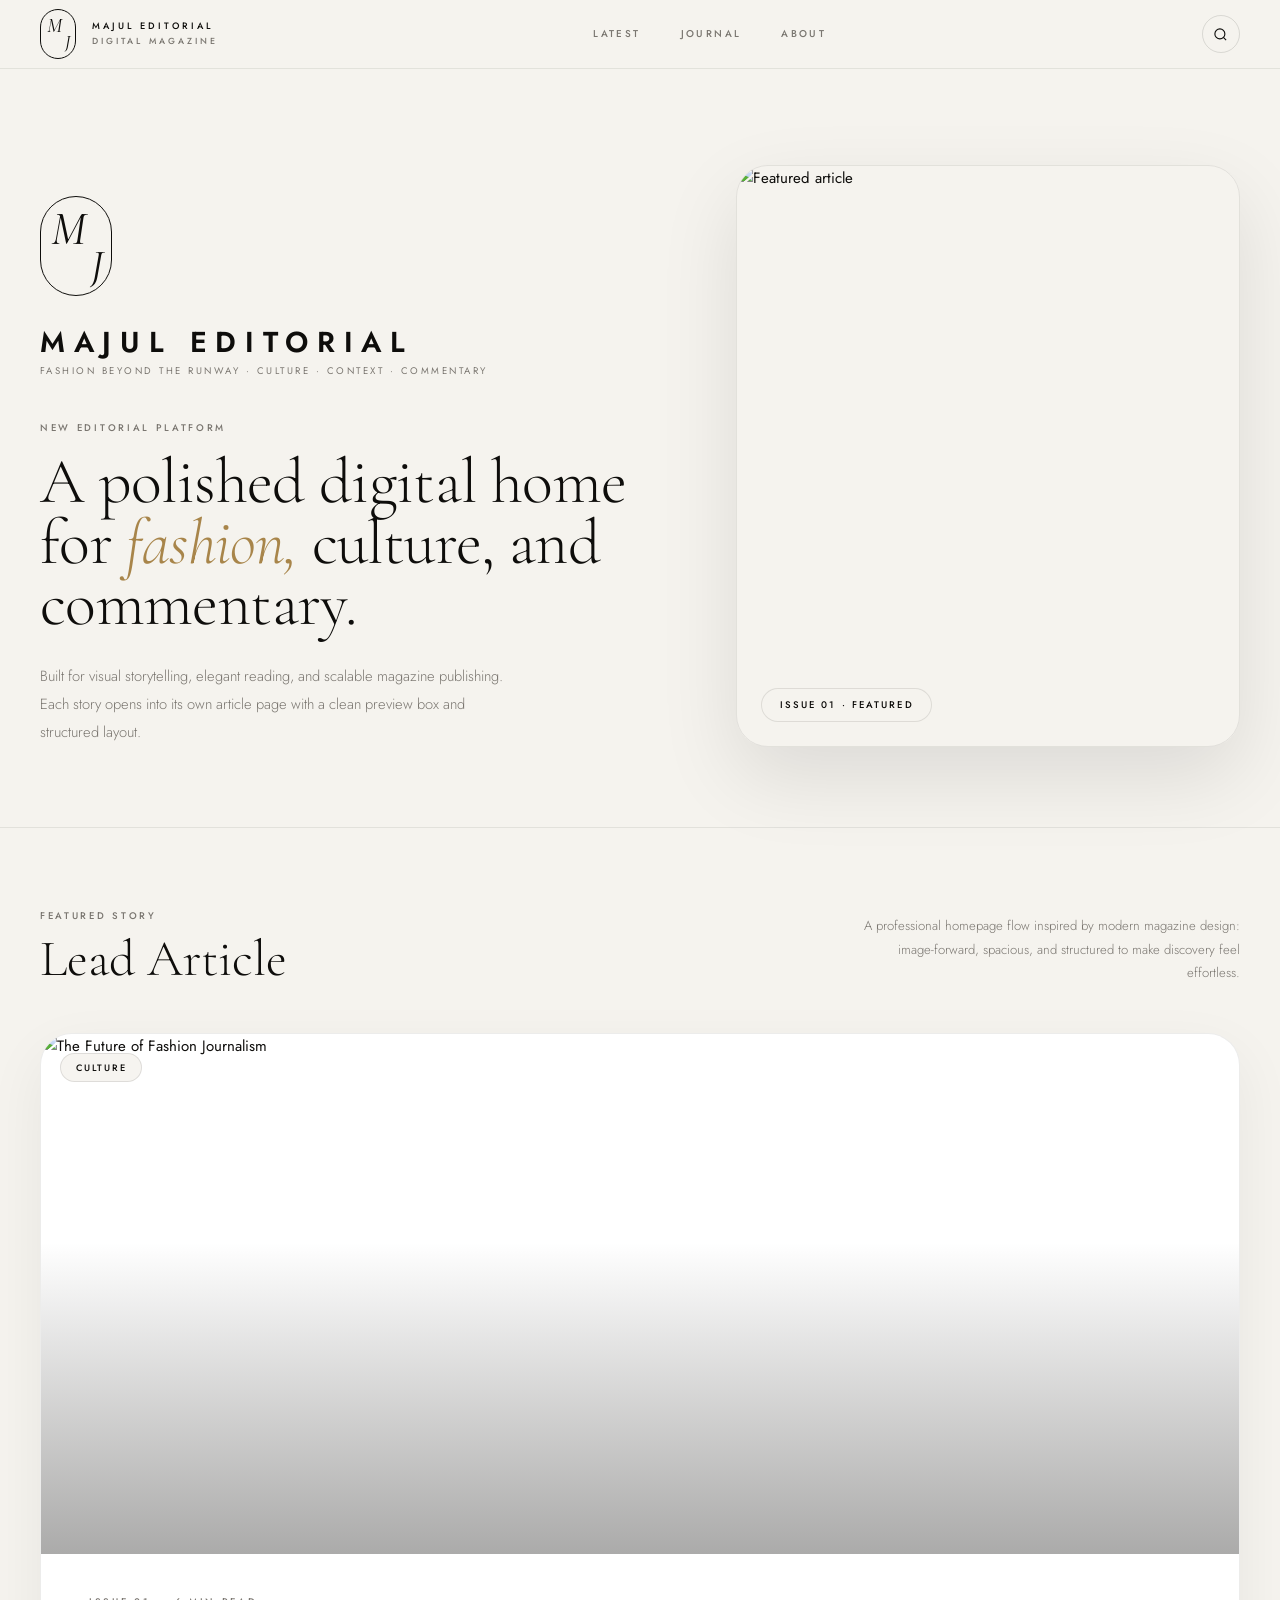
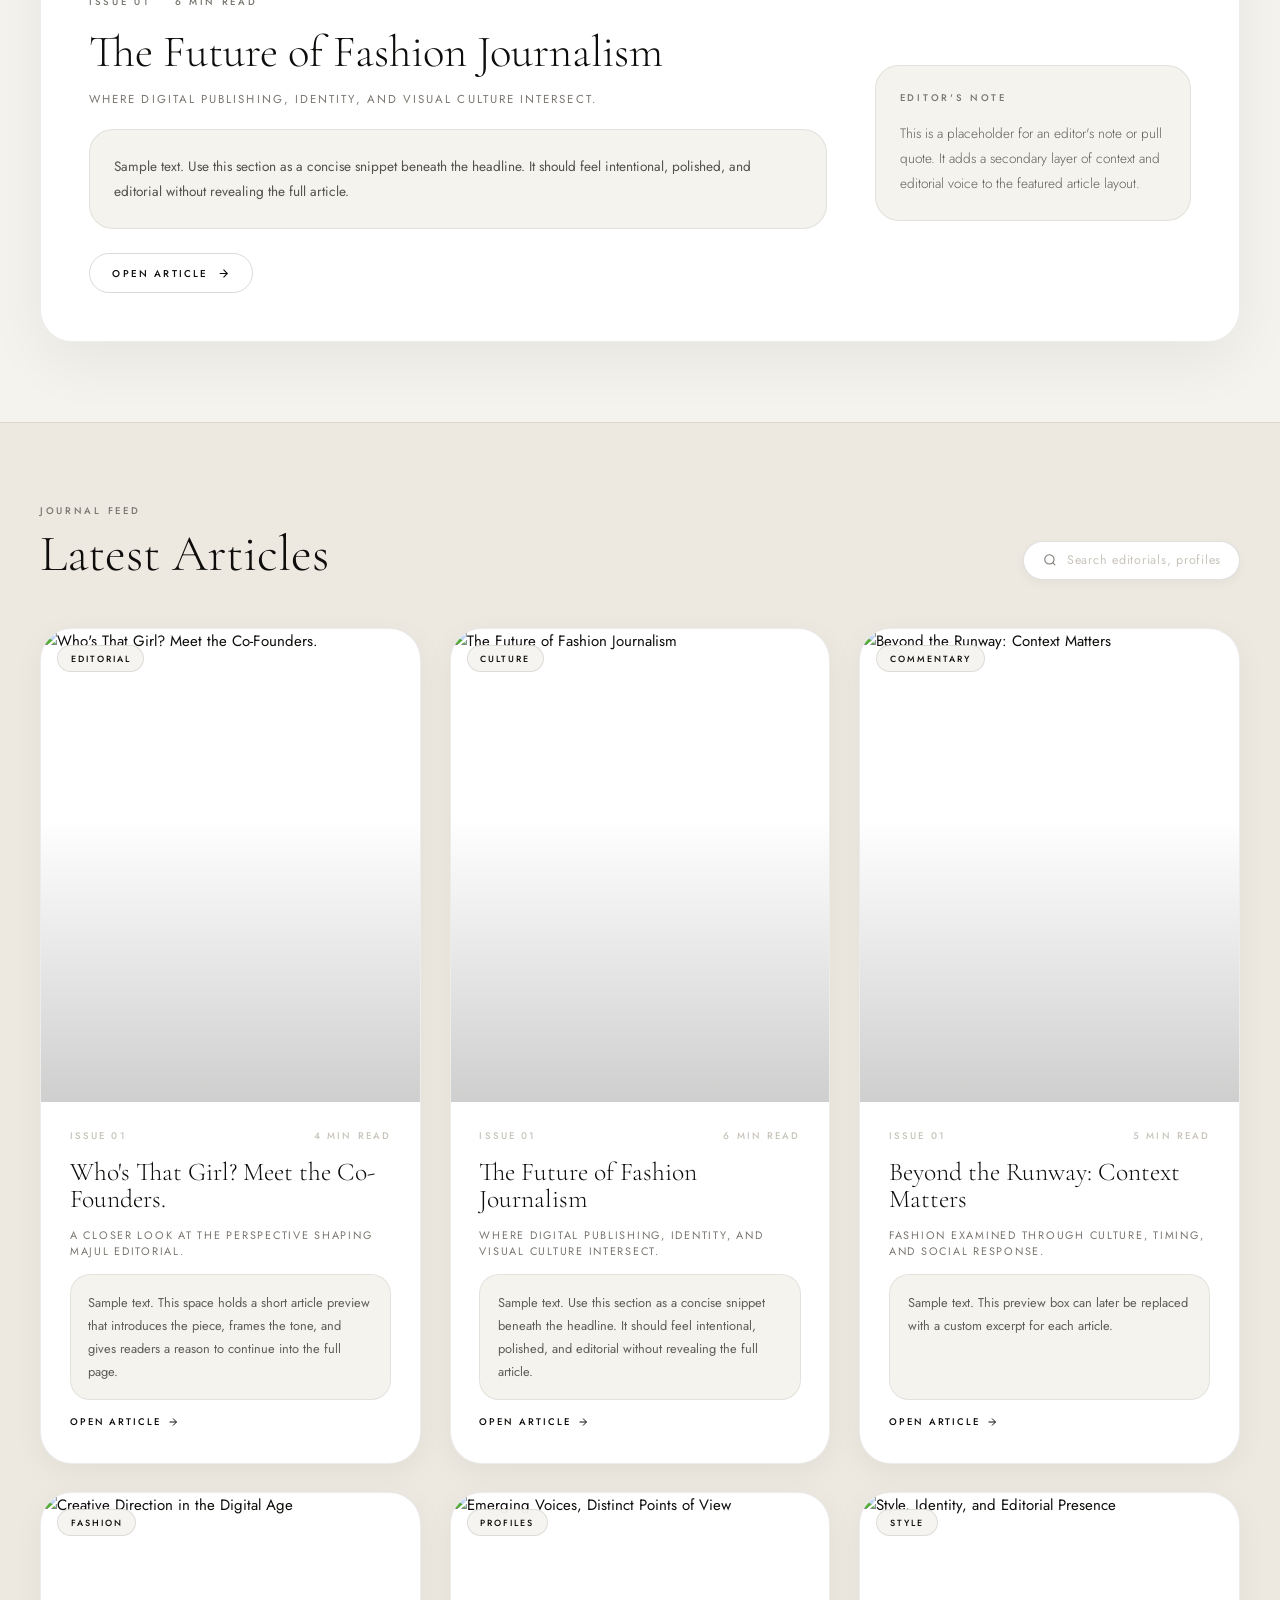
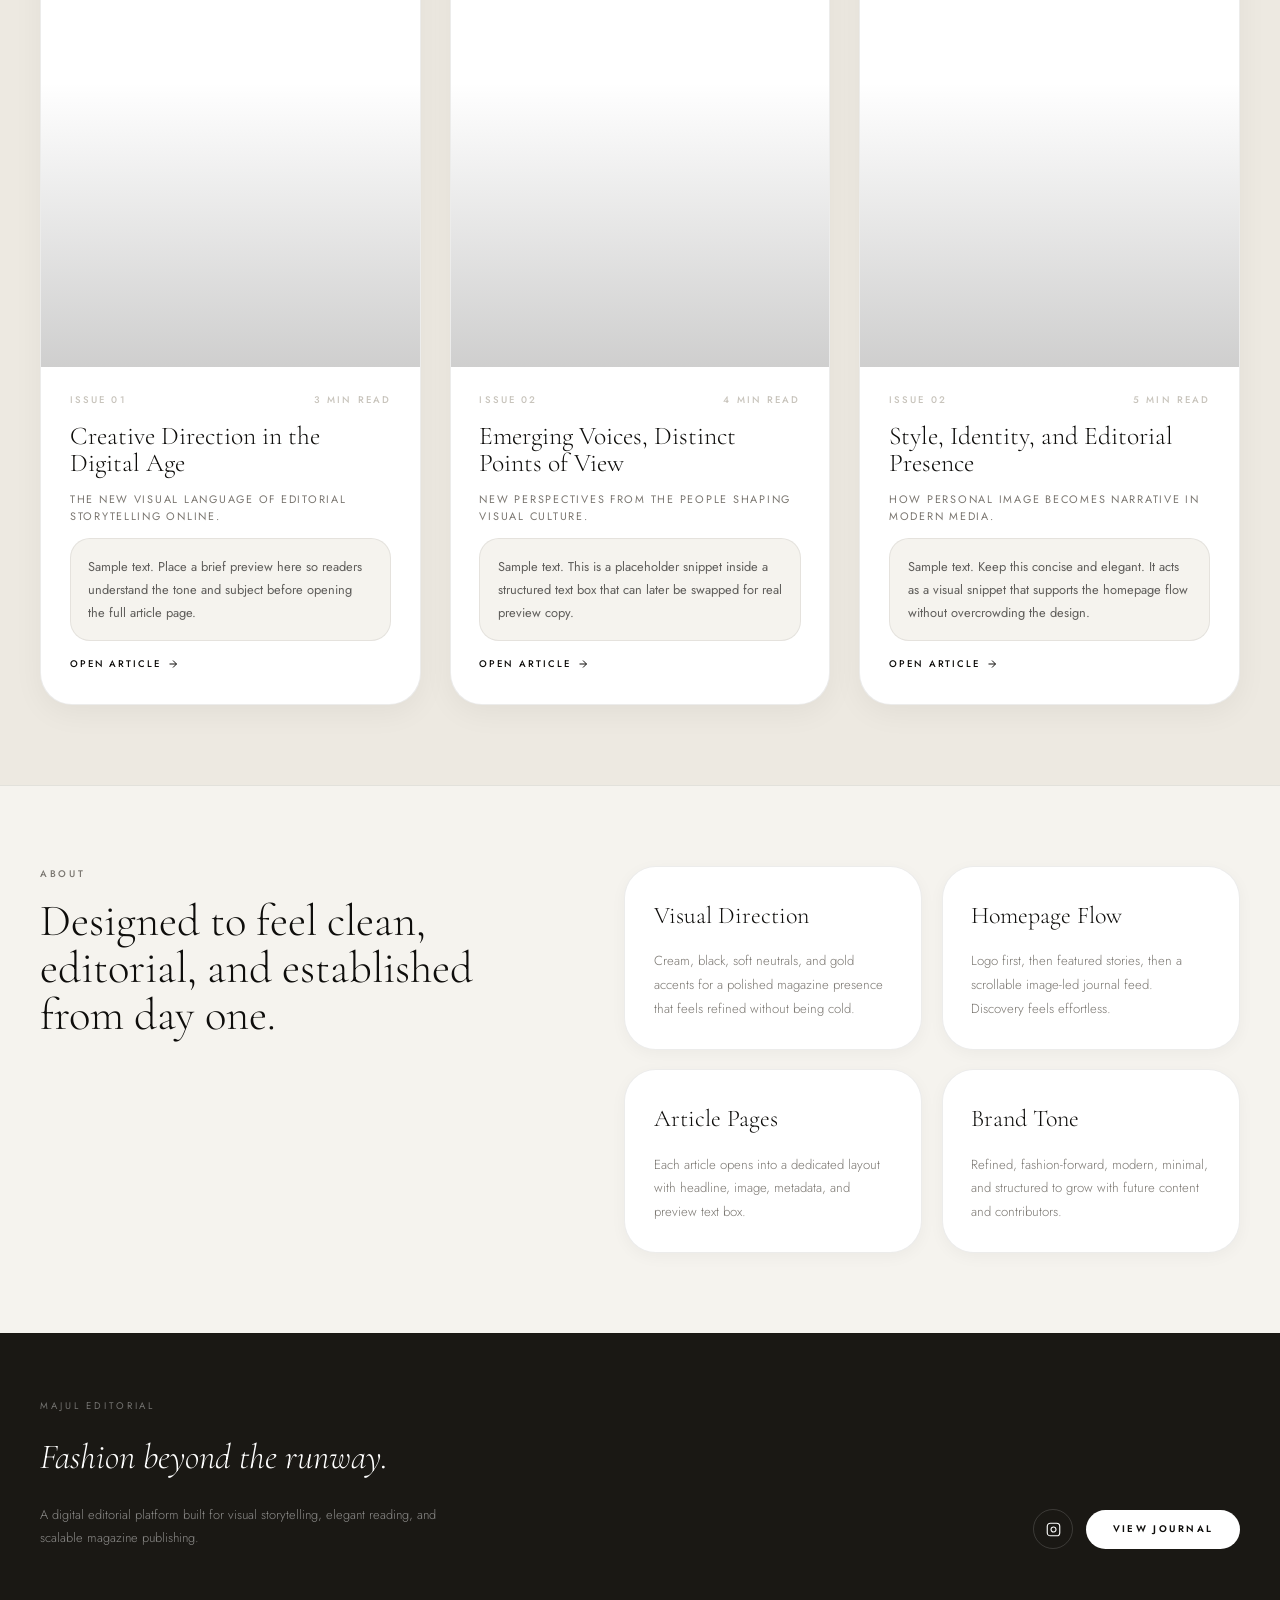
==== index.html @ f954e4f4 "Firstcommit" ====
<!DOCTYPE html>
<html lang="en">
<head>
<meta charset="UTF-8" />
<meta name="viewport" content="width=device-width, initial-scale=1.0" />
<title>Majul Editorial</title>
<link rel="preconnect" href="https://fonts.googleapis.com" />
<link rel="preconnect" href="https://fonts.gstatic.com" crossorigin />
<link href="https://fonts.googleapis.com/css2?family=Cormorant+Garamond:ital,wght@0,300;0,400;0,600;1,300;1,400;1,600&family=Jost:wght@300;400;500;600&display=swap" rel="stylesheet" />
<link rel="stylesheet" href="style.css" />
</head>
<body>

<!-- ══════════════════════════════════════════
     HOMEPAGE
══════════════════════════════════════════ -->
<div id="homepage">

  <!-- Header -->
  <header id="site-header">
    <div class="header-inner">
      <div class="header-brand" onclick="scrollToTop()">
        <div class="monogram-small">
          <span>M</span><span>J</span>
        </div>
        <div class="brand-text-small">
          Majul Editorial<br>
          <em>Digital Magazine</em>
        </div>
      </div>
      <nav class="header-nav">
        <a href="#latest">Latest</a>
        <a href="#journal">Journal</a>
        <a href="#about">About</a>
      </nav>
      <div class="header-actions">
        <button class="icon-btn" onclick="focusSearch()">
          <svg viewBox="0 0 24 24"><circle cx="11" cy="11" r="8"/><path d="m21 21-4.35-4.35"/></svg>
        </button>
      </div>
    </div>
  </header>

  <!-- Hero -->
  <section id="hero">
    <div class="hero-inner">
      <div>
        <div class="hero-logo">
          <div class="monogram-large">
            <span>M</span><span>J</span>
          </div>
          <div>
            <div class="logo-name">Majul Editorial</div>
            <div class="logo-tagline">Fashion Beyond The Runway · Culture · Context · Commentary</div>
          </div>
        </div>
        <p class="label" style="margin-bottom:1rem;">New Editorial Platform</p>
        <h1 class="hero-headline"></h1>
        <p class="hero-body"></p>
      </div>
      <div class="hero-image-wrap">
        <img src="" alt="Featured article" />
        <div class="hero-image-badge"></div>
      </div>
    </div>
  </section>

  <!-- Featured Article -->
  <section id="latest" style="padding: 5rem 2.5rem;">
    <div style="max-width:1280px;margin:0 auto;">
      <div class="section-header">
        <div>
          <p class="label">Featured Story</p>
          <h2 class="section-title" style="margin-top:0.6rem;">Lead Article</h2>
        </div>
        <p class="section-desc"></p>
      </div>
      <div class="featured-card">
        <div class="featured-image-wrap">
          <img src="" alt="" />
          <div class="featured-image-overlay"></div>
          <span class="featured-cat-badge"></span>
        </div>
        <div class="featured-content">
          <div>
            <div class="featured-meta"></div>
            <h3 class="featured-title"></h3>
            <p class="featured-subtitle"></p>
            <div class="featured-excerpt" id="featured-excerpt-text" style="margin-top:1.2rem;"></div>
            <button class="read-btn">
              Open Article
              <svg viewBox="0 0 24 24"><path d="M5 12h14M12 5l7 7-7 7"/></svg>
            </button>
          </div>
          <div class="featured-excerpt" style="align-self:center;">
            <p class="label" style="margin-bottom:0.8rem;">Editor's Note</p>
            <p class="editor-note-text" style="font-size:0.85rem;line-height:1.85;color:rgba(14,13,11,0.65);font-weight:300;"></p>
          </div>
        </div>
      </div>
    </div>
  </section>

  <!-- Journal Grid -->
  <section id="journal">
    <div class="journal-inner">
      <div class="section-header">
        <div>
          <p class="label">Journal Feed</p>
          <h2 class="section-title" style="margin-top:0.6rem;">Latest Articles</h2>
        </div>
        <div class="search-wrap">
          <svg viewBox="0 0 24 24"><circle cx="11" cy="11" r="8"/><path d="m21 21-4.35-4.35"/></svg>
          <input id="search-input" type="text" placeholder="Search editorials, profiles, commentary" oninput="filterArticles(this.value)" />
        </div>
      </div>
      <div class="articles-grid" id="articles-grid">
        <!-- Cards injected by JS -->
      </div>
    </div>
  </section>

  <!-- About -->
  <section id="about">
    <div class="about-inner">
      <div>
        <p class="label">About</p>
        <h2 class="about-headline">Designed to feel clean, editorial, and established from day one.</h2>
      </div>
      <div class="about-grid">
        <div class="about-card">
          <h3>Visual Direction</h3>
          <p>Cream, black, soft neutrals, and gold accents for a polished magazine presence that feels refined without being cold.</p>
        </div>
        <div class="about-card">
          <h3>Homepage Flow</h3>
          <p>Logo first, then featured stories, then a scrollable image-led journal feed. Discovery feels effortless.</p>
        </div>
        <div class="about-card">
          <h3>Article Pages</h3>
          <p>Each article opens into a dedicated layout with headline, image, metadata, and preview text box.</p>
        </div>
        <div class="about-card">
          <h3>Brand Tone</h3>
          <p>Refined, fashion-forward, modern, minimal, and structured to grow with future content and contributors.</p>
        </div>
      </div>
    </div>
  </section>

  <!-- Footer -->
  <footer>
    <div class="footer-inner">
      <div>
        <div class="footer-brand-name">Majul Editorial</div>
        <div class="footer-tagline"></div>
        <p class="footer-desc"></p>
      </div>
      <div class="footer-actions">
        <a href="#" class="footer-icon-btn" target="_blank">
          <svg viewBox="0 0 24 24"><rect x="2" y="2" width="20" height="20" rx="5" ry="5"/><path d="M16 11.37A4 4 0 1 1 12.63 8 4 4 0 0 1 16 11.37z"/><line x1="17.5" y1="6.5" x2="17.51" y2="6.5"/></svg>
        </a>
        <button class="footer-cta" onclick="document.getElementById('journal').scrollIntoView({behavior:'smooth'})">View Journal</button>
      </div>
    </div>
  </footer>

</div><!-- end #homepage -->


<!-- ══════════════════════════════════════════
     ARTICLE PAGE
══════════════════════════════════════════ -->
<div id="article-page">
  <header class="article-header">
    <div class="article-header-inner">
      <button class="back-btn" onclick="closeArticle()">
        <svg viewBox="0 0 24 24"><path d="M15 18l-6-6 6-6"/></svg>
        Back
      </button>
      <div class="article-header-title">
        <small>Majul Editorial</small>
        <span>Article Page</span>
      </div>
      <div style="width:80px;"></div>
    </div>
  </header>

  <div class="article-main">
    <div class="article-main-inner">

      <div class="article-hero-grid">
        <div>
          <div class="article-breadcrumb">
            <span id="a-category"></span>
            <span class="dot">•</span>
            <span id="a-issue"></span>
            <span class="dot">•</span>
            <span id="a-readtime"></span>
          </div>
          <h1 class="article-main-title" id="a-title"></h1>
          <p class="article-main-subtitle" id="a-subtitle"></p>
        </div>
        <div class="article-preview-box">
          <p class="label">Preview Snippet</p>
          <div class="preview-inner" id="a-excerpt"></div>
        </div>
      </div>

      <div class="article-full-image">
        <img id="a-image" src="" alt="" />
      </div>

      <div class="article-lower-grid">
        <div>
          <div class="article-quote-block">
            <p class="label" style="margin-bottom:1rem;">From the piece</p>
            <blockquote></blockquote>
          </div>
          <div class="article-body-block">
            <p class="label" style="margin-bottom:1.5rem;">Article</p>
            <!-- Body paragraphs injected by JS -->
          </div>
        </div>
        <aside class="article-sidebar">
          <div class="story-details-card">
            <p class="label">Story Details</p>
            <div class="detail-row"><span>Category</span><span id="d-category"></span></div>
            <div class="detail-row"><span>Issue</span><span id="d-issue"></span></div>
            <div class="detail-row"><span>Reading Time</span><span id="d-readtime"></span></div>
          </div>
          <div class="related-card">
            <p class="label">Related Reads</p>
            <div id="related-items"></div>
          </div>
        </aside>
      </div>

    </div>
  </div>
</div><!-- end #article-page -->

<script src="main.js"></script>
</body>
</html>
---- style.css ----
/* ── RESET & BASE ── */
*, *::before, *::after { box-sizing: border-box; margin: 0; padding: 0; }
:root {
  --cream: #f5f3ee;
  --cream-dark: #ede9e1;
  --black: #0e0d0b;
  --black-soft: #1a1814;
  --gray: #7a7670;
  --gray-light: #c8c4bc;
  --accent: #c9a96e;
  --accent-dark: #a8854a;
  --white: #ffffff;
  --serif: 'Cormorant Garamond', Georgia, serif;
  --sans: 'Jost', sans-serif;
  --transition: 0.4s cubic-bezier(0.25, 0.46, 0.45, 0.94);
}
html { scroll-behavior: smooth; }
body {
  font-family: var(--sans);
  background: var(--cream);
  color: var(--black);
  font-size: 15px;
  line-height: 1.7;
  -webkit-font-smoothing: antialiased;
}
img { display: block; width: 100%; object-fit: cover; }
a { text-decoration: none; color: inherit; }
button { cursor: pointer; border: none; background: none; font-family: inherit; }

/* ── UTILITIES ── */
.label {
  font-family: var(--sans);
  font-size: 0.6rem;
  font-weight: 500;
  letter-spacing: 0.28em;
  text-transform: uppercase;
  color: var(--gray);
}
.serif { font-family: var(--serif); }

/* ── HEADER ── */
#site-header {
  position: sticky;
  top: 0;
  z-index: 100;
  background: rgba(245,243,238,0.92);
  backdrop-filter: blur(16px);
  border-bottom: 1px solid rgba(14,13,11,0.08);
}
.header-inner {
  max-width: 1280px;
  margin: 0 auto;
  padding: 0 2.5rem;
  height: 68px;
  display: flex;
  align-items: center;
  justify-content: space-between;
  gap: 2rem;
}
.header-brand {
  display: flex;
  align-items: center;
  gap: 1rem;
  cursor: pointer;
}
.monogram-small {
  width: 36px;
  height: 50px;
  border: 1px solid var(--black);
  border-radius: 999px;
  display: flex;
  align-items: center;
  justify-content: center;
  position: relative;
  flex-shrink: 0;
}
.monogram-small span:first-child {
  font-family: var(--serif);
  font-style: italic;
  font-size: 1.3rem;
  position: absolute;
  top: 6px;
  left: 6px;
  line-height: 1;
}
.monogram-small span:last-child {
  font-family: var(--serif);
  font-style: italic;
  font-size: 1.2rem;
  position: absolute;
  bottom: 6px;
  right: 5px;
  line-height: 1;
}
.brand-text-small {
  font-size: 0.58rem;
  letter-spacing: 0.32em;
  text-transform: uppercase;
  font-weight: 500;
  line-height: 1.6;
  color: var(--black);
}
.brand-text-small em {
  font-style: normal;
  color: var(--gray);
  font-size: 0.55rem;
}
.header-nav {
  display: flex;
  align-items: center;
  gap: 2.5rem;
}
.header-nav a {
  font-size: 0.62rem;
  letter-spacing: 0.24em;
  text-transform: uppercase;
  color: var(--gray);
  font-weight: 500;
  transition: color 0.2s;
}
.header-nav a:hover { color: var(--black); }
.header-actions { display: flex; gap: 0.6rem; }
.icon-btn {
  width: 38px;
  height: 38px;
  border-radius: 50%;
  border: 1px solid rgba(14,13,11,0.12);
  display: flex;
  align-items: center;
  justify-content: center;
  transition: background 0.2s, color 0.2s;
  color: var(--black);
}
.icon-btn:hover { background: var(--black); color: var(--white); }
.icon-btn svg { width: 15px; height: 15px; stroke: currentColor; fill: none; stroke-width: 1.8; }

/* ── HERO ── */
#hero {
  border-bottom: 1px solid rgba(14,13,11,0.08);
  padding: 6rem 2.5rem 5rem;
}
.hero-inner {
  max-width: 1280px;
  margin: 0 auto;
  display: grid;
  grid-template-columns: 1.1fr 0.9fr;
  gap: 5rem;
  align-items: end;
}
.hero-logo {
  display: flex;
  flex-direction: column;
  align-items: flex-start;
  gap: 2rem;
  margin-bottom: 2.5rem;
}
.monogram-large {
  width: 72px;
  height: 100px;
  border: 1.5px solid var(--black);
  border-radius: 999px;
  position: relative;
  display: flex;
  align-items: center;
  justify-content: center;
}
.monogram-large span:first-child {
  font-family: var(--serif);
  font-style: italic;
  font-size: 3rem;
  position: absolute;
  top: 8px;
  left: 10px;
  line-height: 1;
}
.monogram-large span:last-child {
  font-family: var(--serif);
  font-style: italic;
  font-size: 2.7rem;
  position: absolute;
  bottom: 8px;
  right: 8px;
  line-height: 1;
}
.logo-name {
  font-size: 1.8rem;
  letter-spacing: 0.3em;
  text-transform: uppercase;
  font-weight: 600;
  font-family: var(--sans);
  line-height: 1;
}
.logo-tagline {
  font-size: 0.6rem;
  letter-spacing: 0.26em;
  text-transform: uppercase;
  color: var(--gray);
  font-weight: 400;
  margin-top: 0.4rem;
}
.hero-headline {
  font-family: var(--serif);
  font-size: clamp(3rem, 5vw, 5.5rem);
  line-height: 0.95;
  font-weight: 300;
  letter-spacing: -0.01em;
  margin-bottom: 1.8rem;
}
.hero-headline em { font-style: italic; color: var(--accent-dark); }
.hero-body {
  max-width: 480px;
  font-size: 0.92rem;
  color: var(--gray);
  line-height: 1.9;
  font-weight: 300;
}
.hero-image-wrap {
  border-radius: 2rem;
  overflow: hidden;
  border: 1px solid rgba(14,13,11,0.08);
  box-shadow: 0 30px 80px rgba(14,13,11,0.1);
  position: relative;
}
.hero-image-wrap img {
  height: 580px;
  transition: transform 0.8s var(--transition);
}
.hero-image-wrap:hover img { transform: scale(1.03); }
.hero-image-badge {
  position: absolute;
  bottom: 1.5rem;
  left: 1.5rem;
  background: rgba(245,243,238,0.9);
  backdrop-filter: blur(8px);
  border: 1px solid rgba(14,13,11,0.1);
  border-radius: 999px;
  padding: 0.5rem 1.1rem;
  font-size: 0.6rem;
  letter-spacing: 0.22em;
  text-transform: uppercase;
  font-weight: 500;
}

/* ── GOLD DIVIDER ── */
.gold-rule {
  width: 60px;
  height: 1px;
  background: var(--accent);
  margin: 0 auto 1rem;
}

/* ── SECTION HEADERS ── */
.section-header {
  display: flex;
  align-items: flex-end;
  justify-content: space-between;
  gap: 2rem;
  margin-bottom: 3rem;
}
.section-title {
  font-family: var(--serif);
  font-size: clamp(2.5rem, 4vw, 4rem);
  font-weight: 300;
  line-height: 1;
}
.section-desc {
  max-width: 380px;
  font-size: 0.82rem;
  color: var(--gray);
  line-height: 1.8;
  font-weight: 300;
  text-align: right;
}

/* ── FEATURED ARTICLE ── */
#featured {
  padding: 5rem 2.5rem;
}
.featured-inner { max-width: 1280px; margin: 0 auto; }
.featured-card {
  border-radius: 2rem;
  overflow: hidden;
  border: 1px solid rgba(14,13,11,0.08);
  background: var(--white);
  box-shadow: 0 20px 60px rgba(14,13,11,0.06);
  cursor: pointer;
  transition: box-shadow 0.3s, transform 0.3s;
}
.featured-card:hover {
  box-shadow: 0 32px 80px rgba(14,13,11,0.12);
  transform: translateY(-3px);
}
.featured-image-wrap { position: relative; overflow: hidden; }
.featured-image-wrap img {
  height: 520px;
  transition: transform 0.7s var(--transition);
}
.featured-card:hover .featured-image-wrap img { transform: scale(1.04); }
.featured-image-overlay {
  position: absolute;
  inset: 0;
  background: linear-gradient(to top, rgba(14,13,11,0.35), transparent 60%);
}
.featured-cat-badge {
  position: absolute;
  top: 1.2rem;
  left: 1.2rem;
  background: rgba(245,243,238,0.88);
  backdrop-filter: blur(6px);
  border: 1px solid rgba(14,13,11,0.1);
  border-radius: 999px;
  padding: 0.35rem 0.9rem;
  font-size: 0.58rem;
  letter-spacing: 0.22em;
  text-transform: uppercase;
  font-weight: 500;
}
.featured-content {
  padding: 2.5rem 3rem 3rem;
  display: grid;
  grid-template-columns: 1.4fr 0.6fr;
  gap: 3rem;
  align-items: start;
}
.featured-meta {
  display: flex;
  gap: 1.5rem;
  margin-bottom: 1.2rem;
}
.featured-title {
  font-family: var(--serif);
  font-size: clamp(2rem, 3.5vw, 3.5rem);
  line-height: 1;
  font-weight: 300;
  margin-bottom: 1rem;
}
.featured-subtitle {
  font-size: 0.72rem;
  letter-spacing: 0.18em;
  text-transform: uppercase;
  color: var(--gray);
  font-weight: 400;
}
.featured-excerpt {
  background: var(--cream);
  border: 1px solid rgba(14,13,11,0.08);
  border-radius: 1.5rem;
  padding: 1.5rem;
  font-size: 0.85rem;
  line-height: 1.85;
  color: rgba(14,13,11,0.7);
}
.read-btn {
  display: inline-flex;
  align-items: center;
  gap: 0.5rem;
  font-size: 0.62rem;
  letter-spacing: 0.22em;
  text-transform: uppercase;
  font-weight: 500;
  color: var(--black);
  margin-top: 1.5rem;
  padding: 0.7rem 1.4rem;
  border: 1px solid rgba(14,13,11,0.15);
  border-radius: 999px;
  transition: background 0.2s, color 0.2s;
}
.read-btn:hover { background: var(--black); color: var(--white); }
.read-btn svg { width: 13px; height: 13px; stroke: currentColor; fill: none; stroke-width: 2; transition: transform 0.2s; }
.read-btn:hover svg { transform: translateX(3px); }

/* ── JOURNAL GRID ── */
#journal {
  border-top: 1px solid rgba(14,13,11,0.08);
  padding: 5rem 2.5rem;
  background: var(--cream-dark);
}
.journal-inner { max-width: 1280px; margin: 0 auto; }
.search-wrap {
  border: 1px solid rgba(14,13,11,0.12);
  border-radius: 999px;
  background: var(--white);
  padding: 0.6rem 1.2rem;
  display: flex;
  align-items: center;
  gap: 0.6rem;
  max-width: 320px;
  box-shadow: 0 4px 12px rgba(14,13,11,0.04);
}
.search-wrap svg { width: 14px; height: 14px; stroke: var(--gray); fill: none; stroke-width: 1.8; flex-shrink: 0; }
.search-wrap input {
  border: none;
  background: transparent;
  font-family: var(--sans);
  font-size: 0.78rem;
  color: var(--black);
  outline: none;
  width: 100%;
  letter-spacing: 0.06em;
}
.search-wrap input::placeholder { color: var(--gray-light); }
.articles-grid {
  display: grid;
  grid-template-columns: repeat(3, 1fr);
  gap: 1.8rem;
}
.article-card {
  background: var(--white);
  border-radius: 2rem;
  overflow: hidden;
  border: 1px solid rgba(14,13,11,0.08);
  box-shadow: 0 8px 30px rgba(14,13,11,0.05);
  cursor: pointer;
  transition: box-shadow 0.3s, transform 0.3s;
  display: flex;
  flex-direction: column;
}
.article-card:hover {
  box-shadow: 0 20px 50px rgba(14,13,11,0.1);
  transform: translateY(-4px);
}
.card-img-wrap { position: relative; overflow: hidden; aspect-ratio: 4/5; }
.card-img-wrap img { height: 100%; transition: transform 0.6s var(--transition); }
.article-card:hover .card-img-wrap img { transform: scale(1.05); }
.card-img-overlay {
  position: absolute;
  inset: 0;
  background: linear-gradient(to top, rgba(14,13,11,0.2), transparent 60%);
}
.card-cat-badge {
  position: absolute;
  top: 1rem;
  left: 1rem;
  background: rgba(245,243,238,0.88);
  backdrop-filter: blur(6px);
  border: 1px solid rgba(14,13,11,0.1);
  border-radius: 999px;
  padding: 0.3rem 0.8rem;
  font-size: 0.56rem;
  letter-spacing: 0.22em;
  text-transform: uppercase;
  font-weight: 500;
}
.card-content {
  padding: 1.6rem 1.8rem 2rem;
  display: flex;
  flex-direction: column;
  gap: 0.9rem;
  flex: 1;
}
.card-meta {
  display: flex;
  justify-content: space-between;
  font-size: 0.6rem;
  letter-spacing: 0.22em;
  text-transform: uppercase;
  color: var(--gray-light);
  font-weight: 500;
}
.card-title {
  font-family: var(--serif);
  font-size: 1.6rem;
  line-height: 1.05;
  font-weight: 300;
}
.card-subtitle {
  font-size: 0.68rem;
  letter-spacing: 0.16em;
  text-transform: uppercase;
  color: var(--gray);
  font-weight: 400;
  line-height: 1.5;
}
.card-excerpt {
  background: var(--cream);
  border: 1px solid rgba(14,13,11,0.07);
  border-radius: 1.25rem;
  padding: 1rem 1.1rem;
  font-size: 0.8rem;
  line-height: 1.8;
  color: rgba(14,13,11,0.65);
  flex: 1;
}
.card-read-btn {
  display: inline-flex;
  align-items: center;
  gap: 0.4rem;
  font-size: 0.6rem;
  letter-spacing: 0.2em;
  text-transform: uppercase;
  font-weight: 500;
  color: var(--black);
  transition: gap 0.2s;
}
.card-read-btn svg { width: 12px; height: 12px; stroke: currentColor; fill: none; stroke-width: 2; }
.article-card:hover .card-read-btn { gap: 0.7rem; }
.no-results {
  grid-column: 1/-1;
  text-align: center;
  padding: 4rem;
  font-family: var(--serif);
  font-size: 1.8rem;
  color: var(--gray-light);
  font-style: italic;
}

/* ── ABOUT ── */
#about {
  border-top: 1px solid rgba(14,13,11,0.08);
  padding: 5rem 2.5rem;
}
.about-inner {
  max-width: 1280px;
  margin: 0 auto;
  display: grid;
  grid-template-columns: 0.9fr 1.1fr;
  gap: 5rem;
  align-items: start;
}
.about-headline {
  font-family: var(--serif);
  font-size: clamp(2.5rem, 3.5vw, 3.8rem);
  line-height: 1.05;
  font-weight: 300;
  margin-top: 1rem;
}
.about-grid {
  display: grid;
  grid-template-columns: 1fr 1fr;
  gap: 1.2rem;
}
.about-card {
  background: var(--white);
  border: 1px solid rgba(14,13,11,0.08);
  border-radius: 2rem;
  padding: 1.8rem;
  box-shadow: 0 4px 16px rgba(14,13,11,0.04);
}
.about-card h3 {
  font-family: var(--serif);
  font-size: 1.5rem;
  font-weight: 300;
  margin-bottom: 0.8rem;
}
.about-card p {
  font-size: 0.82rem;
  line-height: 1.8;
  color: var(--gray);
  font-weight: 300;
}

/* ── FOOTER ── */
footer {
  border-top: 1px solid rgba(14,13,11,0.08);
  background: var(--black-soft);
  color: var(--white);
  padding: 4rem 2.5rem;
}
.footer-inner {
  max-width: 1280px;
  margin: 0 auto;
  display: flex;
  align-items: flex-end;
  justify-content: space-between;
  gap: 2rem;
}
.footer-brand-name {
  font-size: 0.6rem;
  letter-spacing: 0.3em;
  text-transform: uppercase;
  color: rgba(255,255,255,0.4);
  margin-bottom: 0.8rem;
}
.footer-tagline {
  font-family: var(--serif);
  font-size: 2.2rem;
  font-weight: 300;
  font-style: italic;
  margin-bottom: 1rem;
}
.footer-desc {
  max-width: 440px;
  font-size: 0.8rem;
  line-height: 1.8;
  color: rgba(255,255,255,0.5);
  font-weight: 300;
}
.footer-actions { display: flex; align-items: center; gap: 0.8rem; }
.footer-icon-btn {
  width: 40px;
  height: 40px;
  border-radius: 50%;
  border: 1px solid rgba(255,255,255,0.15);
  display: flex;
  align-items: center;
  justify-content: center;
  color: var(--white);
  transition: background 0.2s, color 0.2s;
}
.footer-icon-btn:hover { background: var(--white); color: var(--black); }
.footer-icon-btn svg { width: 15px; height: 15px; stroke: currentColor; fill: none; stroke-width: 1.8; }
.footer-cta {
  background: var(--white);
  color: var(--black);
  border-radius: 999px;
  padding: 0.7rem 1.6rem;
  font-size: 0.6rem;
  letter-spacing: 0.24em;
  text-transform: uppercase;
  font-weight: 600;
  transition: background 0.2s, color 0.2s;
  border: 1px solid transparent;
}
.footer-cta:hover { background: transparent; color: var(--white); border-color: rgba(255,255,255,0.3); }

/* ── ARTICLE PAGE ── */
#article-page {
  display: none;
  min-height: 100vh;
  background: var(--white);
}
#article-page.visible { display: block; }
.article-header {
  position: sticky;
  top: 0;
  z-index: 100;
  background: rgba(255,255,255,0.92);
  backdrop-filter: blur(16px);
  border-bottom: 1px solid rgba(14,13,11,0.08);
}
.article-header-inner {
  max-width: 1280px;
  margin: 0 auto;
  padding: 0 2.5rem;
  height: 68px;
  display: flex;
  align-items: center;
  justify-content: space-between;
}
.back-btn {
  display: flex;
  align-items: center;
  gap: 0.5rem;
  font-size: 0.62rem;
  letter-spacing: 0.2em;
  text-transform: uppercase;
  font-weight: 500;
  padding: 0.6rem 1.2rem;
  border: 1px solid rgba(14,13,11,0.12);
  border-radius: 999px;
  transition: background 0.2s, color 0.2s;
  color: var(--black);
}
.back-btn:hover { background: var(--black); color: var(--white); }
.back-btn svg { width: 14px; height: 14px; stroke: currentColor; fill: none; stroke-width: 2; }
.article-header-title { text-align: center; }
.article-header-title small { font-size: 0.58rem; letter-spacing: 0.3em; text-transform: uppercase; color: var(--gray); display: block; margin-bottom: 0.2rem; }
.article-header-title span { font-family: var(--serif); font-size: 1.3rem; }
.article-main { padding: 5rem 2.5rem; }
.article-main-inner { max-width: 1280px; margin: 0 auto; }
.article-hero-grid {
  display: grid;
  grid-template-columns: 1fr 0.85fr;
  gap: 4rem;
  align-items: end;
  margin-bottom: 4rem;
}
.article-breadcrumb {
  display: flex;
  gap: 1rem;
  align-items: center;
  margin-bottom: 1.5rem;
}
.article-breadcrumb span {
  font-size: 0.62rem;
  letter-spacing: 0.24em;
  text-transform: uppercase;
  color: var(--gray);
  font-weight: 500;
}
.article-breadcrumb .dot { color: var(--gray-light); }
.article-main-title {
  font-family: var(--serif);
  font-size: clamp(3rem, 5vw, 5.5rem);
  line-height: 0.95;
  font-weight: 300;
  margin-bottom: 1.2rem;
}
.article-main-subtitle {
  font-size: 0.72rem;
  letter-spacing: 0.18em;
  text-transform: uppercase;
  color: var(--gray);
  font-weight: 400;
  max-width: 480px;
}
.article-preview-box {
  background: var(--black-soft);
  border-radius: 2rem;
  padding: 2.2rem;
  color: var(--white);
}
.article-preview-box .label { color: rgba(255,255,255,0.4); margin-bottom: 1.2rem; }
.preview-inner {
  background: rgba(255,255,255,0.05);
  border: 1px solid rgba(255,255,255,0.1);
  border-radius: 1.5rem;
  padding: 1.4rem;
  font-size: 0.85rem;
  line-height: 1.9;
  color: rgba(255,255,255,0.78);
  margin-bottom: 1.2rem;
}
.body-placeholder {
  background: rgba(255,255,255,0.04);
  border: 1px dashed rgba(255,255,255,0.15);
  border-radius: 1.5rem;
  padding: 1.4rem;
}
.body-placeholder .label { color: rgba(255,255,255,0.3); margin-bottom: 1rem; }
.body-placeholder p {
  font-size: 0.82rem;
  line-height: 1.85;
  color: rgba(255,255,255,0.55);
  font-weight: 300;
}
.article-full-image {
  border-radius: 2.5rem;
  overflow: hidden;
  border: 1px solid rgba(14,13,11,0.08);
  box-shadow: 0 24px 60px rgba(14,13,11,0.08);
  margin-bottom: 4rem;
}
.article-full-image img { height: 560px; }
.article-lower-grid {
  display: grid;
  grid-template-columns: 1.3fr 0.7fr;
  gap: 2rem;
}
.article-quote-block {
  background: var(--cream);
  border: 1px solid rgba(14,13,11,0.08);
  border-radius: 2rem;
  padding: 2.5rem;
  margin-bottom: 1.5rem;
}
.article-quote-block blockquote {
  font-family: var(--serif);
  font-size: clamp(1.8rem, 2.5vw, 2.8rem);
  line-height: 1.15;
  font-weight: 300;
  font-style: italic;
}
.article-body-block {
  background: var(--white);
  border: 1px solid rgba(14,13,11,0.08);
  border-radius: 2rem;
  padding: 2.5rem;
  box-shadow: 0 4px 16px rgba(14,13,11,0.04);
}
.article-body-block .label { margin-bottom: 1.5rem; }
.article-body-block p {
  font-size: 0.9rem;
  line-height: 1.95;
  color: rgba(14,13,11,0.7);
  font-weight: 300;
  margin-bottom: 1.2rem;
}
.article-sidebar { display: flex; flex-direction: column; gap: 1.5rem; }
.story-details-card {
  background: var(--white);
  border: 1px solid rgba(14,13,11,0.08);
  border-radius: 2rem;
  padding: 1.8rem;
  box-shadow: 0 4px 16px rgba(14,13,11,0.04);
}
.story-details-card .label { margin-bottom: 1.2rem; }
.detail-row {
  display: flex;
  justify-content: space-between;
  align-items: center;
  padding: 0.8rem 0;
  border-bottom: 1px solid rgba(14,13,11,0.06);
  font-size: 0.82rem;
  color: var(--gray);
}
.detail-row:last-child { border-bottom: none; }
.detail-row span:last-child { color: var(--black); font-weight: 400; }
.related-card {
  background: var(--black-soft);
  border-radius: 2rem;
  padding: 1.8rem;
  color: var(--white);
}
.related-card .label { color: rgba(255,255,255,0.4); margin-bottom: 1.2rem; }
.related-item {
  background: rgba(255,255,255,0.05);
  border: 1px solid rgba(255,255,255,0.1);
  border-radius: 1.5rem;
  padding: 1.1rem;
  margin-bottom: 0.8rem;
  cursor: pointer;
  transition: background 0.2s;
}
.related-item:last-child { margin-bottom: 0; }
.related-item:hover { background: rgba(255,255,255,0.1); }
.related-item .related-cat { font-size: 0.58rem; letter-spacing: 0.24em; text-transform: uppercase; color: rgba(255,255,255,0.4); margin-bottom: 0.4rem; font-weight: 500; }
.related-item .related-title { font-family: var(--serif); font-size: 1.1rem; line-height: 1.2; font-weight: 300; }

/* ── PAGE TRANSITIONS ── */
#homepage, #article-page {
  animation: fadeUp 0.4s ease forwards;
}
@keyframes fadeUp {
  from { opacity: 0; transform: translateY(14px); }
  to { opacity: 1; transform: translateY(0); }
}

/* ── RESPONSIVE ── */
@media (max-width: 1024px) {
  .hero-inner, .about-inner, .article-hero-grid, .article-lower-grid { grid-template-columns: 1fr; gap: 2.5rem; }
  .featured-content { grid-template-columns: 1fr; }
  .articles-grid { grid-template-columns: repeat(2, 1fr); }
  .section-header { flex-direction: column; align-items: flex-start; }
  .section-desc { text-align: left; }
  .footer-inner { flex-direction: column; align-items: flex-start; }
  .hero-image-wrap img { height: 420px; }
}
@media (max-width: 640px) {
  #hero, #featured, #journal, #about { padding: 3rem 1.2rem; }
  .header-inner, .footer-inner { padding: 0 1.2rem; }
  .articles-grid { grid-template-columns: 1fr; }
  .about-grid { grid-template-columns: 1fr; }
  .header-nav { display: none; }
  .article-main { padding: 3rem 1.2rem; }
  .article-header-inner { padding: 0 1.2rem; }
  .featured-content { padding: 1.5rem; }
}
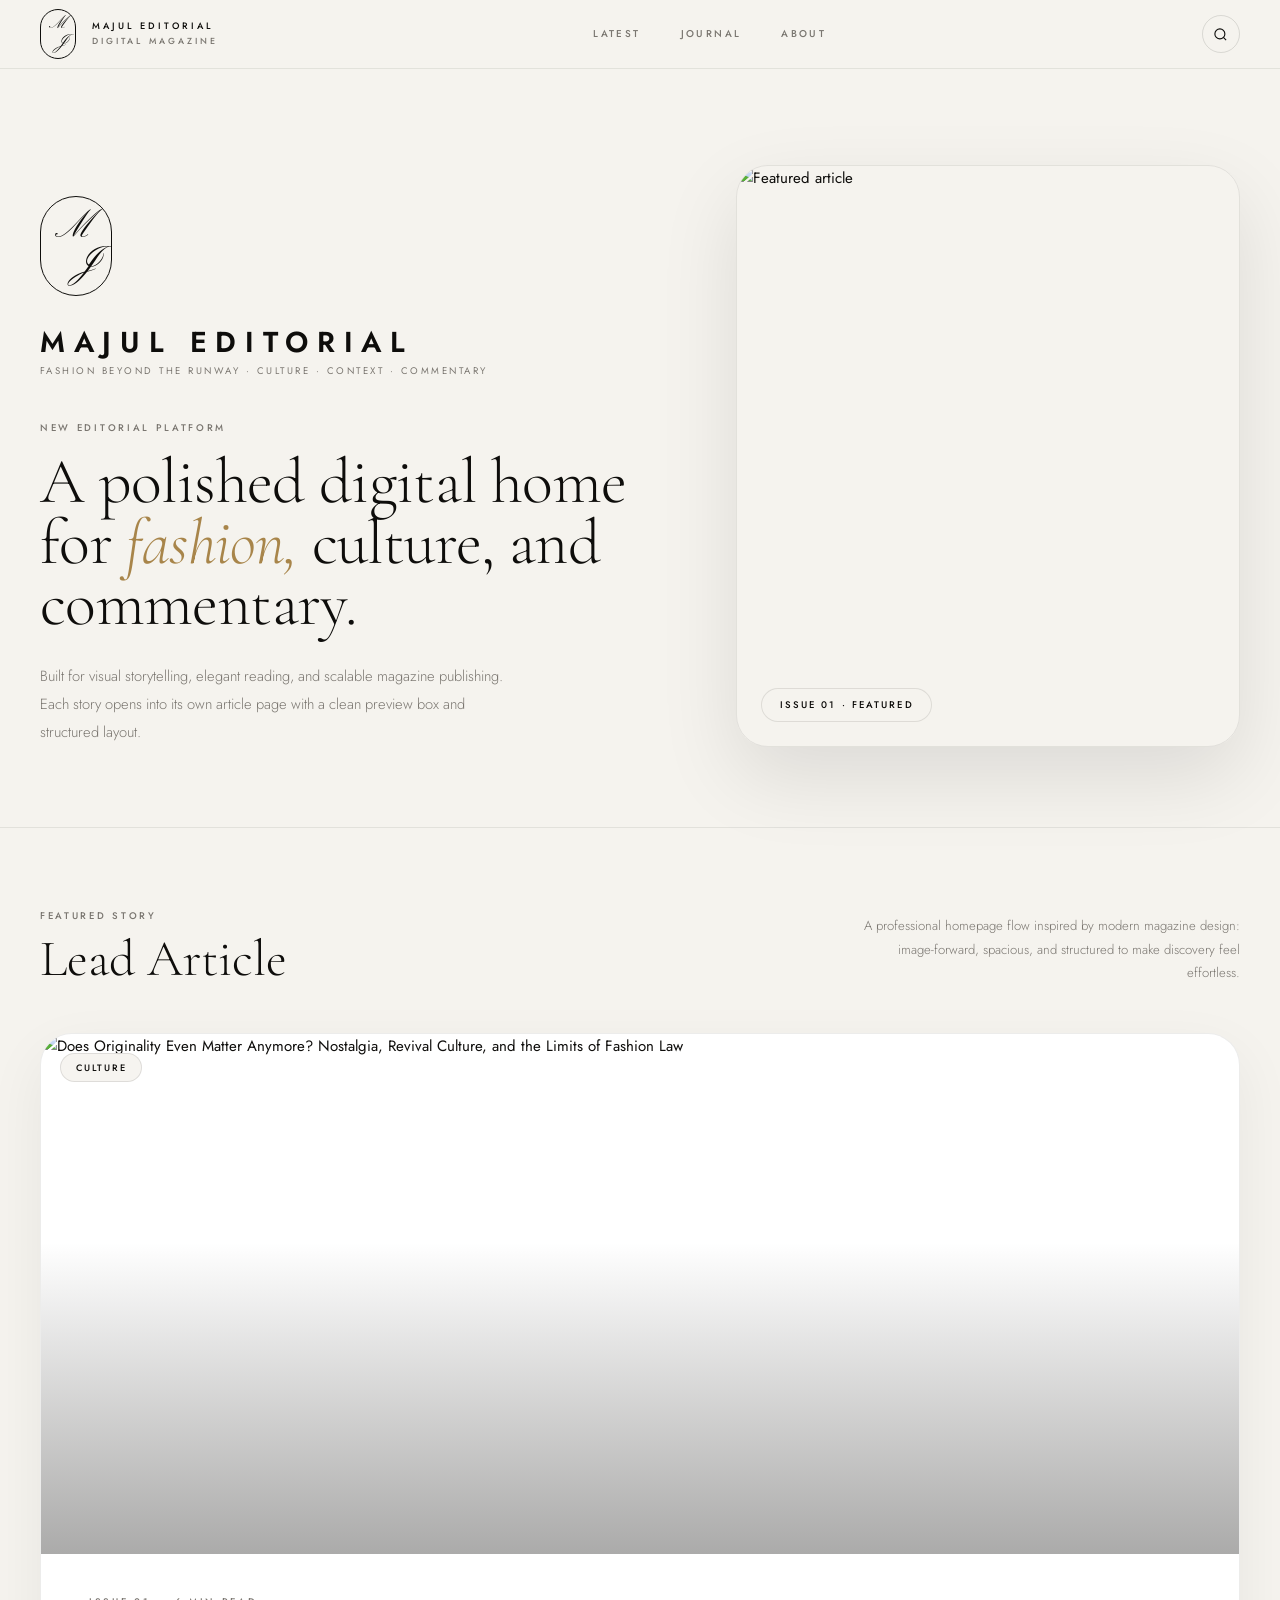
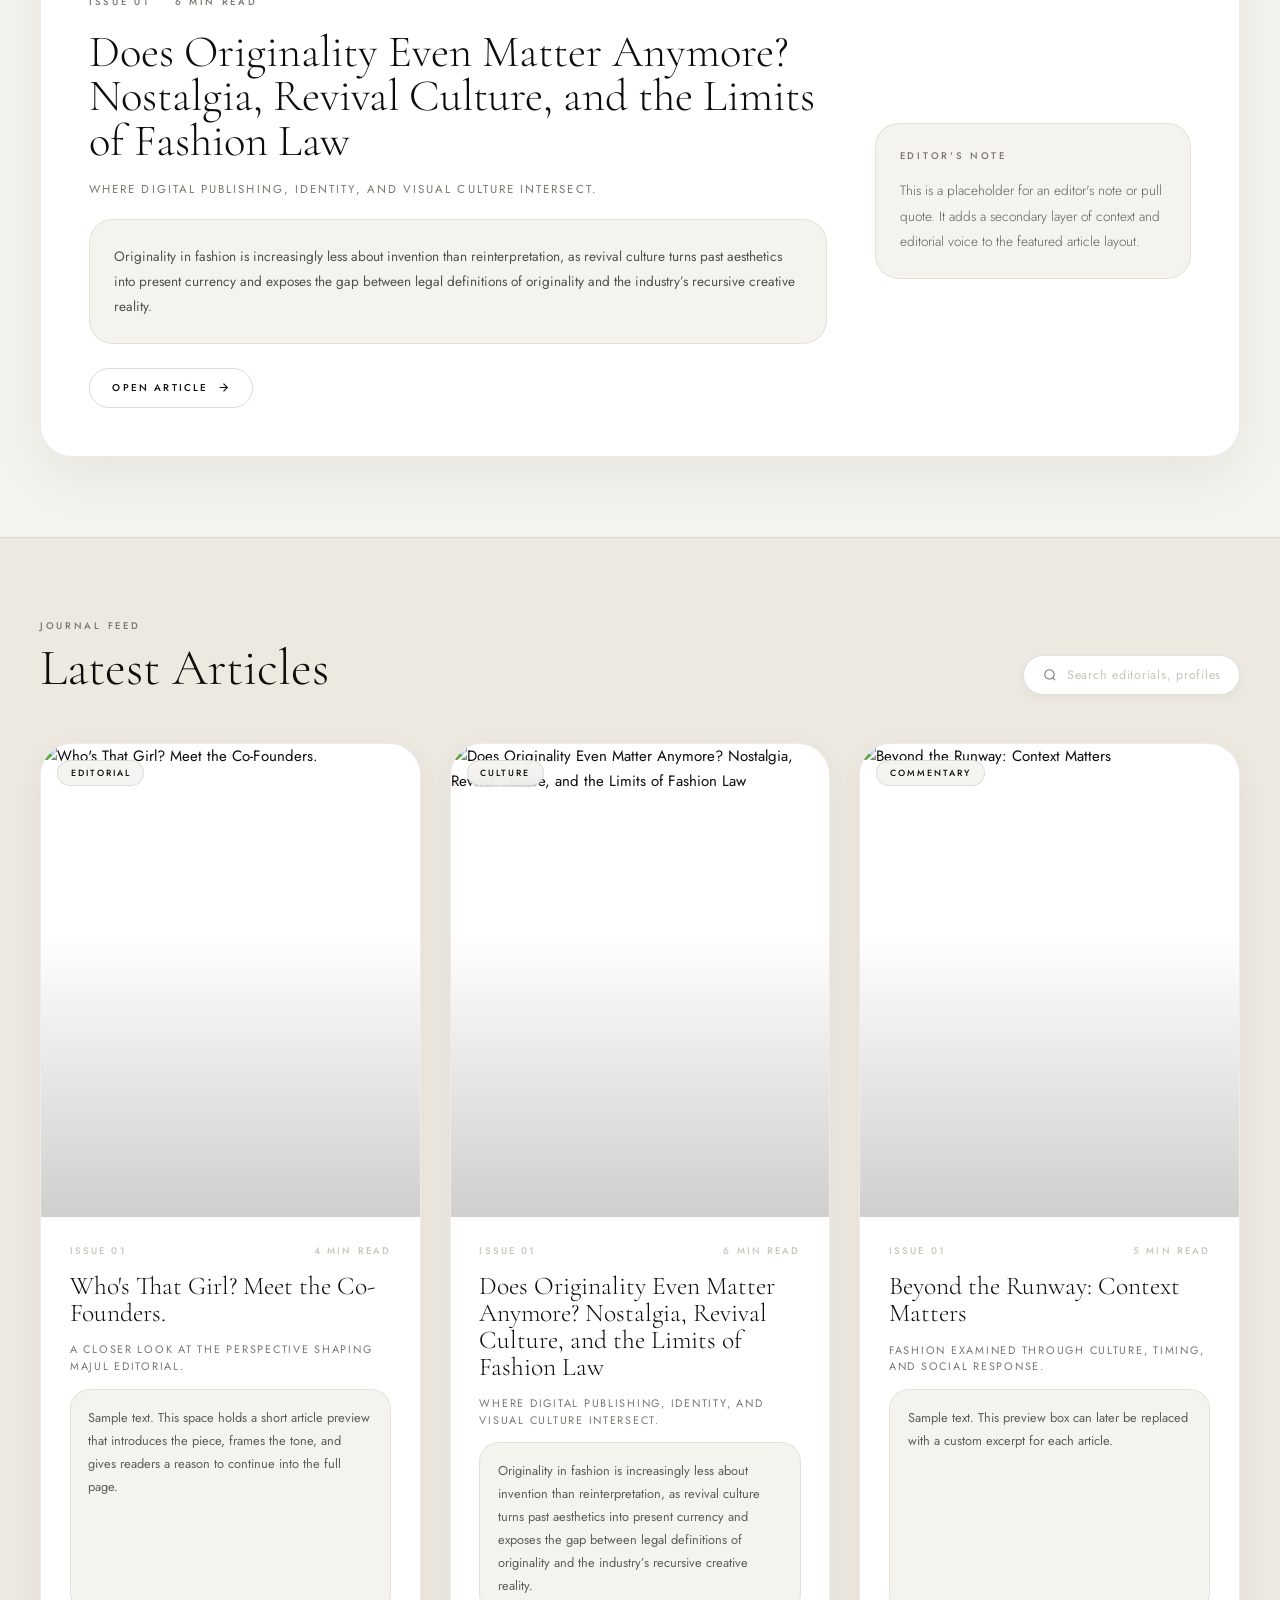
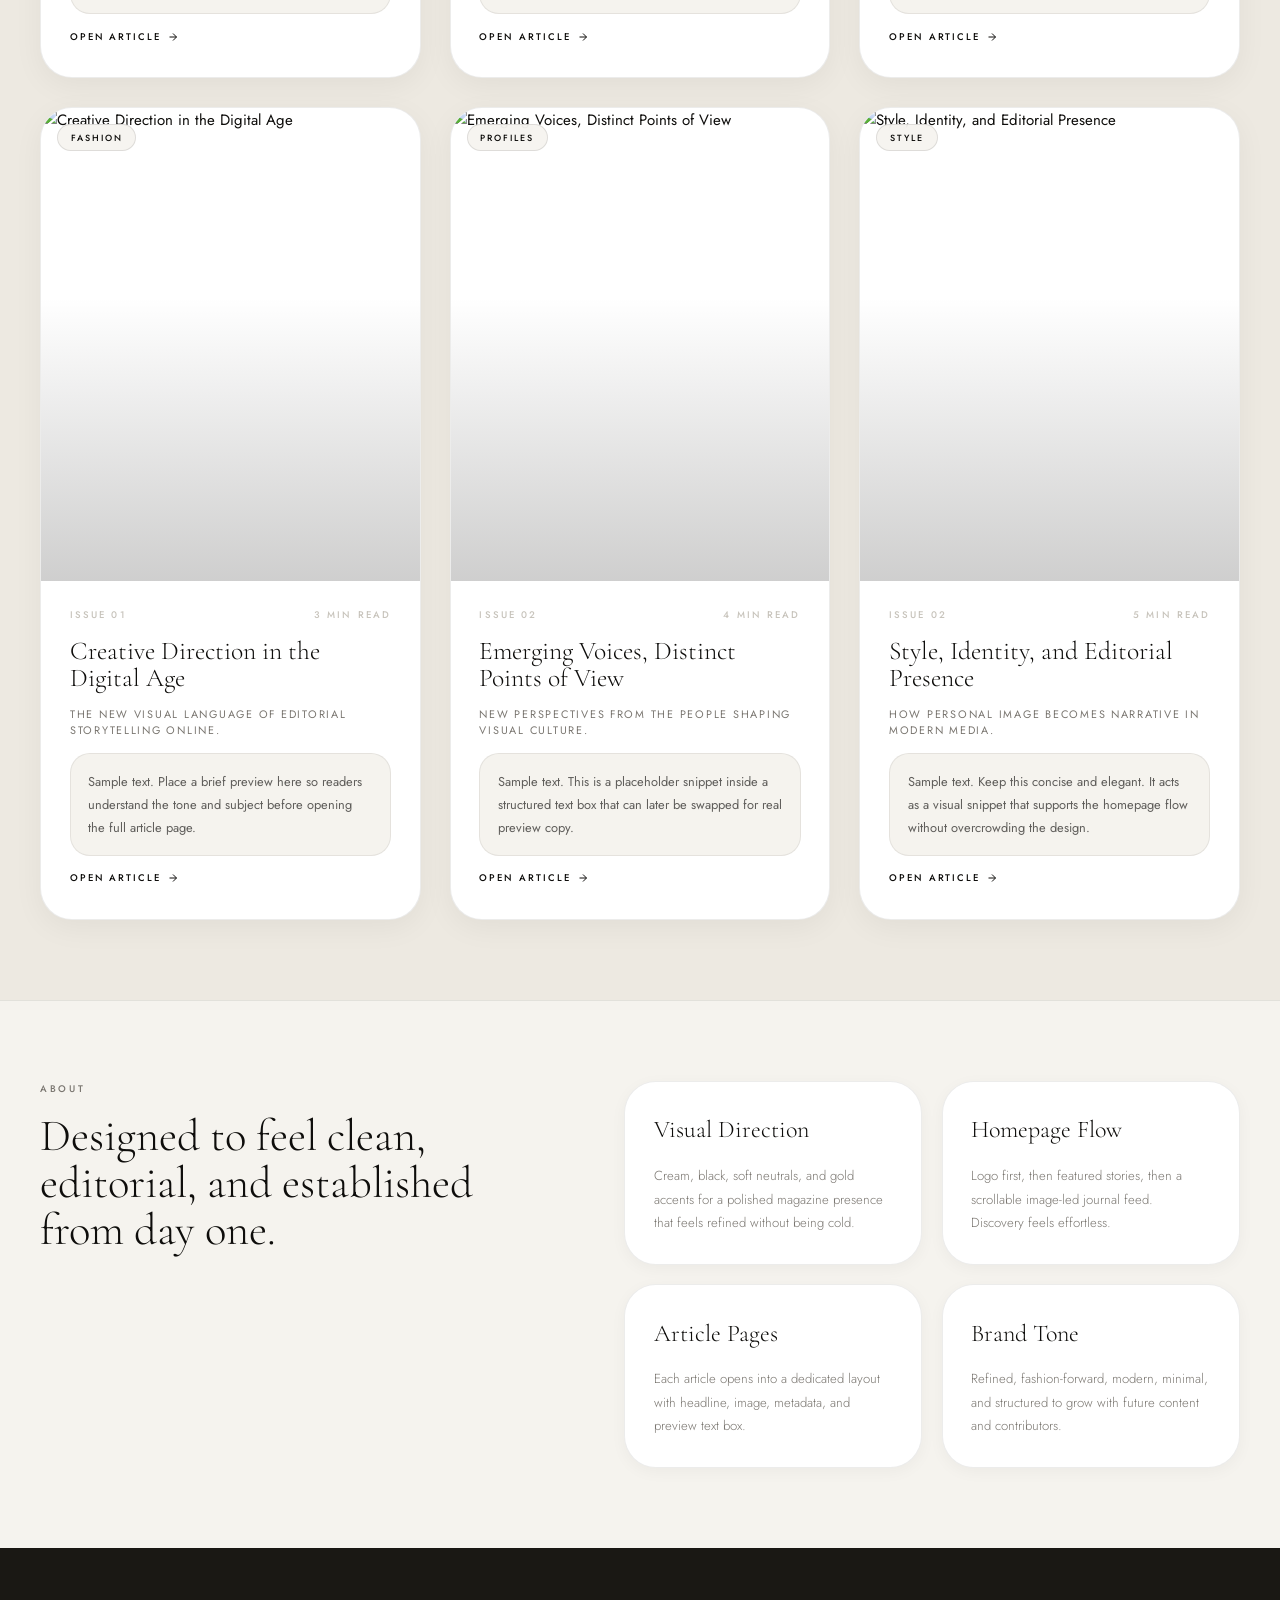
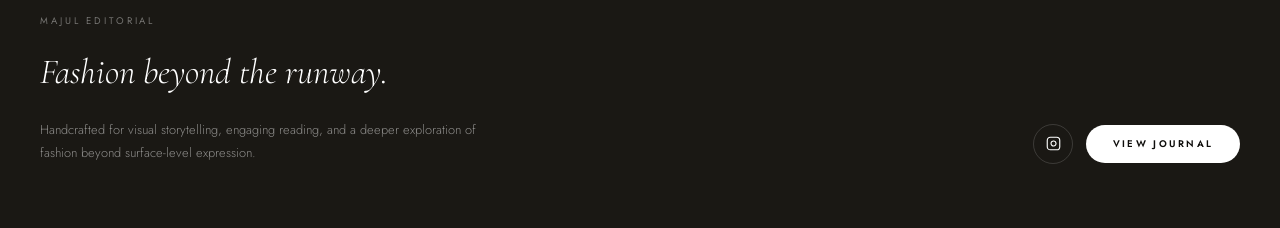
==== commit 1ec55263: "Preview1" ====
--- a/index.html
+++ b/index.html
@@ -6,8 +6,9 @@
 <title>Majul Editorial</title>
 <link rel="preconnect" href="https://fonts.googleapis.com" />
 <link rel="preconnect" href="https://fonts.gstatic.com" crossorigin />
-<link href="https://fonts.googleapis.com/css2?family=Cormorant+Garamond:ital,wght@0,300;0,400;0,600;1,300;1,400;1,600&family=Jost:wght@300;400;500;600&display=swap" rel="stylesheet" />
+<link href="https://fonts.googleapis.com/css2?family=Cormorant+Garamond:ital,wght@0,300;0,400;0,600;1,300;1,400;1,600&family=Jost:wght@300;400;500;600&family=Pinyon+Script&display=swap" rel="stylesheet" />
 <link rel="stylesheet" href="style.css" />
+
 </head>
 <body>
 
--- a/style.css
+++ b/style.css
@@ -1,3 +1,4 @@
+
 /* ── RESET & BASE ── */
 *, *::before, *::after { box-sizing: border-box; margin: 0; padding: 0; }
 :root {
@@ -10,9 +11,12 @@
   --accent: #c9a96e;
   --accent-dark: #a8854a;
   --white: #ffffff;
-  --serif: 'Cormorant Garamond', Georgia, serif;
+--serif: 'Cormorant Garamond', Georgia, serif;
   --sans: 'Jost', sans-serif;
+--script: 'Pinyon Script', cursive;
+
   --transition: 0.4s cubic-bezier(0.25, 0.46, 0.45, 0.94);
+
 }
 html { scroll-behavior: smooth; }
 body {
@@ -75,21 +79,21 @@
   flex-shrink: 0;
 }
 .monogram-small span:first-child {
-  font-family: var(--serif);
-  font-style: italic;
-  font-size: 1.3rem;
+  font-family: var(--script);
+  font-style: normal;
+  font-size: 1.1rem;
   position: absolute;
   top: 6px;
-  left: 6px;
+  left: 8px;
   line-height: 1;
 }
 .monogram-small span:last-child {
-  font-family: var(--serif);
-  font-style: italic;
-  font-size: 1.2rem;
+  font-family: var(--script);
+  font-style: normal;
+  font-size: 1.1rem;
   position: absolute;
   bottom: 6px;
-  right: 5px;
+  right: 7px;
   line-height: 1;
 }
 .brand-text-small {
@@ -165,21 +169,21 @@
   justify-content: center;
 }
 .monogram-large span:first-child {
-  font-family: var(--serif);
-  font-style: italic;
-  font-size: 3rem;
+  font-family: var(--script);
+  font-style: normal;
+  font-size: 2.4rem;
   position: absolute;
-  top: 8px;
-  left: 10px;
+  top: 12px;
+  left: 14px;
   line-height: 1;
 }
 .monogram-large span:last-child {
-  font-family: var(--serif);
-  font-style: italic;
-  font-size: 2.7rem;
+  font-family: var(--script);
+  font-style: normal;
+  font-size: 2.3rem;
   position: absolute;
-  bottom: 8px;
-  right: 8px;
+  bottom: 12px;
+  right: 12px;
   line-height: 1;
 }
 .logo-name {
@@ -751,18 +755,19 @@
   font-weight: 300;
   font-style: italic;
 }
-.article-body-block {
-  background: var(--white);
-  border: 1px solid rgba(14,13,11,0.08);
-  border-radius: 2rem;
-  padding: 2.5rem;
-  box-shadow: 0 4px 16px rgba(14,13,11,0.04);
+.article-body-block h2 {
+  font-size: 0.95rem;        /* smaller than before */
+  font-weight: 500;          /* lighter weight */
+  color: #444;               /* less dark */
+  margin-top: 1.8rem;
+  margin-bottom: 0.7rem;
+  line-height: 1.4;
 }
 .article-body-block .label { margin-bottom: 1.5rem; }
 .article-body-block p {
   font-size: 0.9rem;
   line-height: 1.95;
-  color: rgba(14,13,11,0.7);
+  color: rgba(14,13,11,0.82); /* darker than current ~0.7 */
   font-weight: 300;
   margin-bottom: 1.2rem;
 }
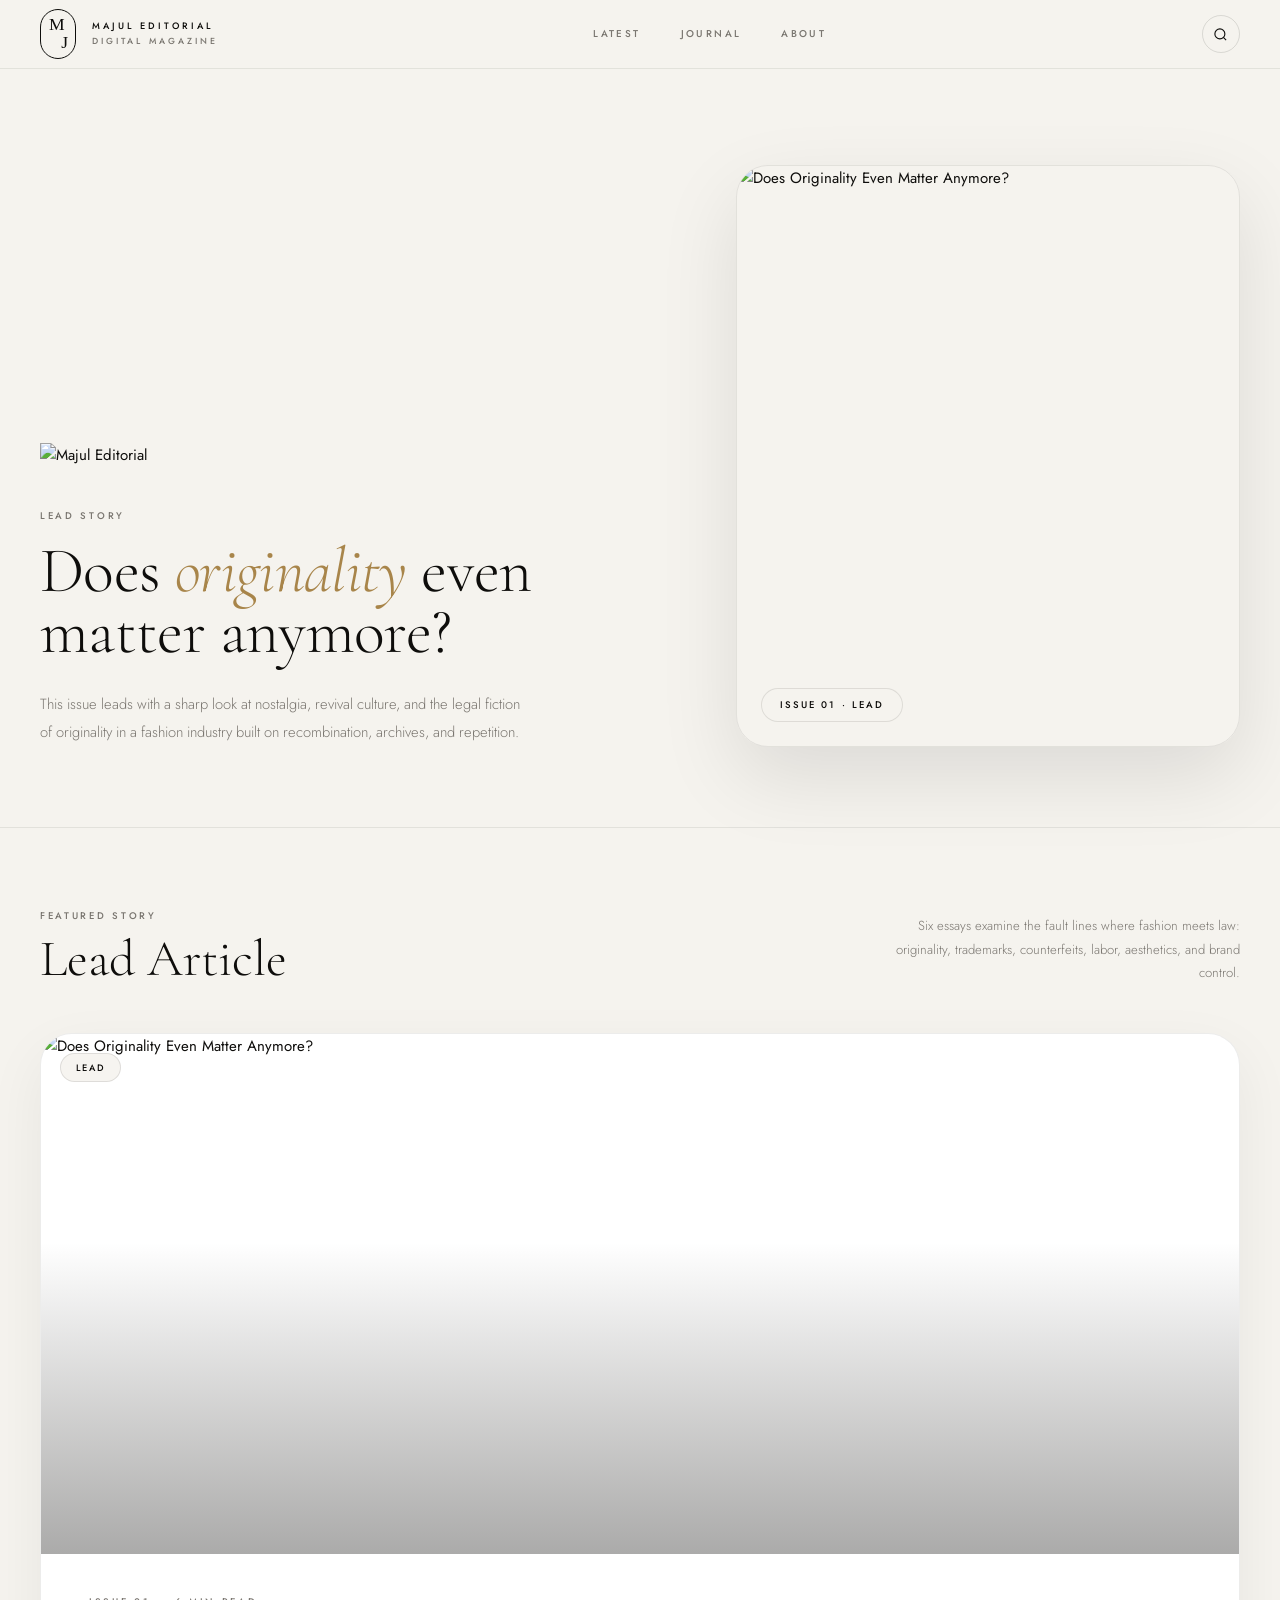
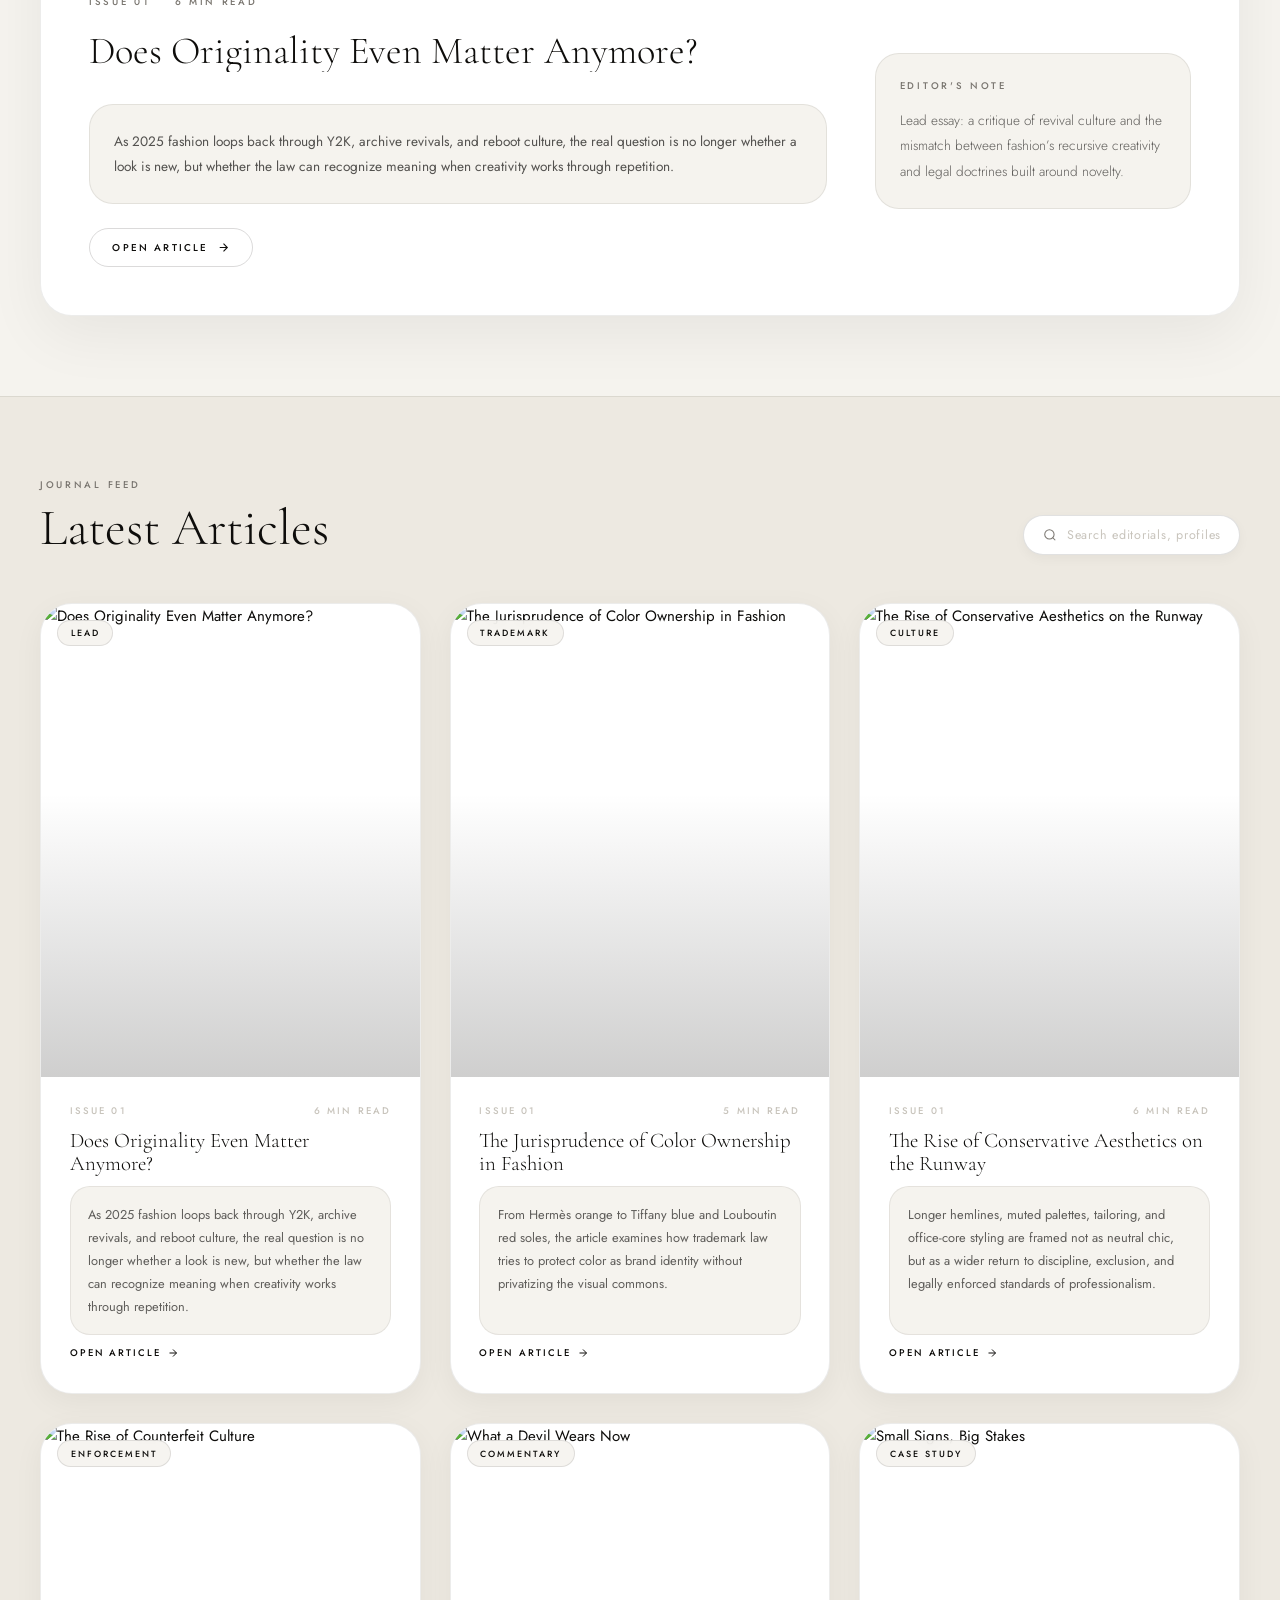
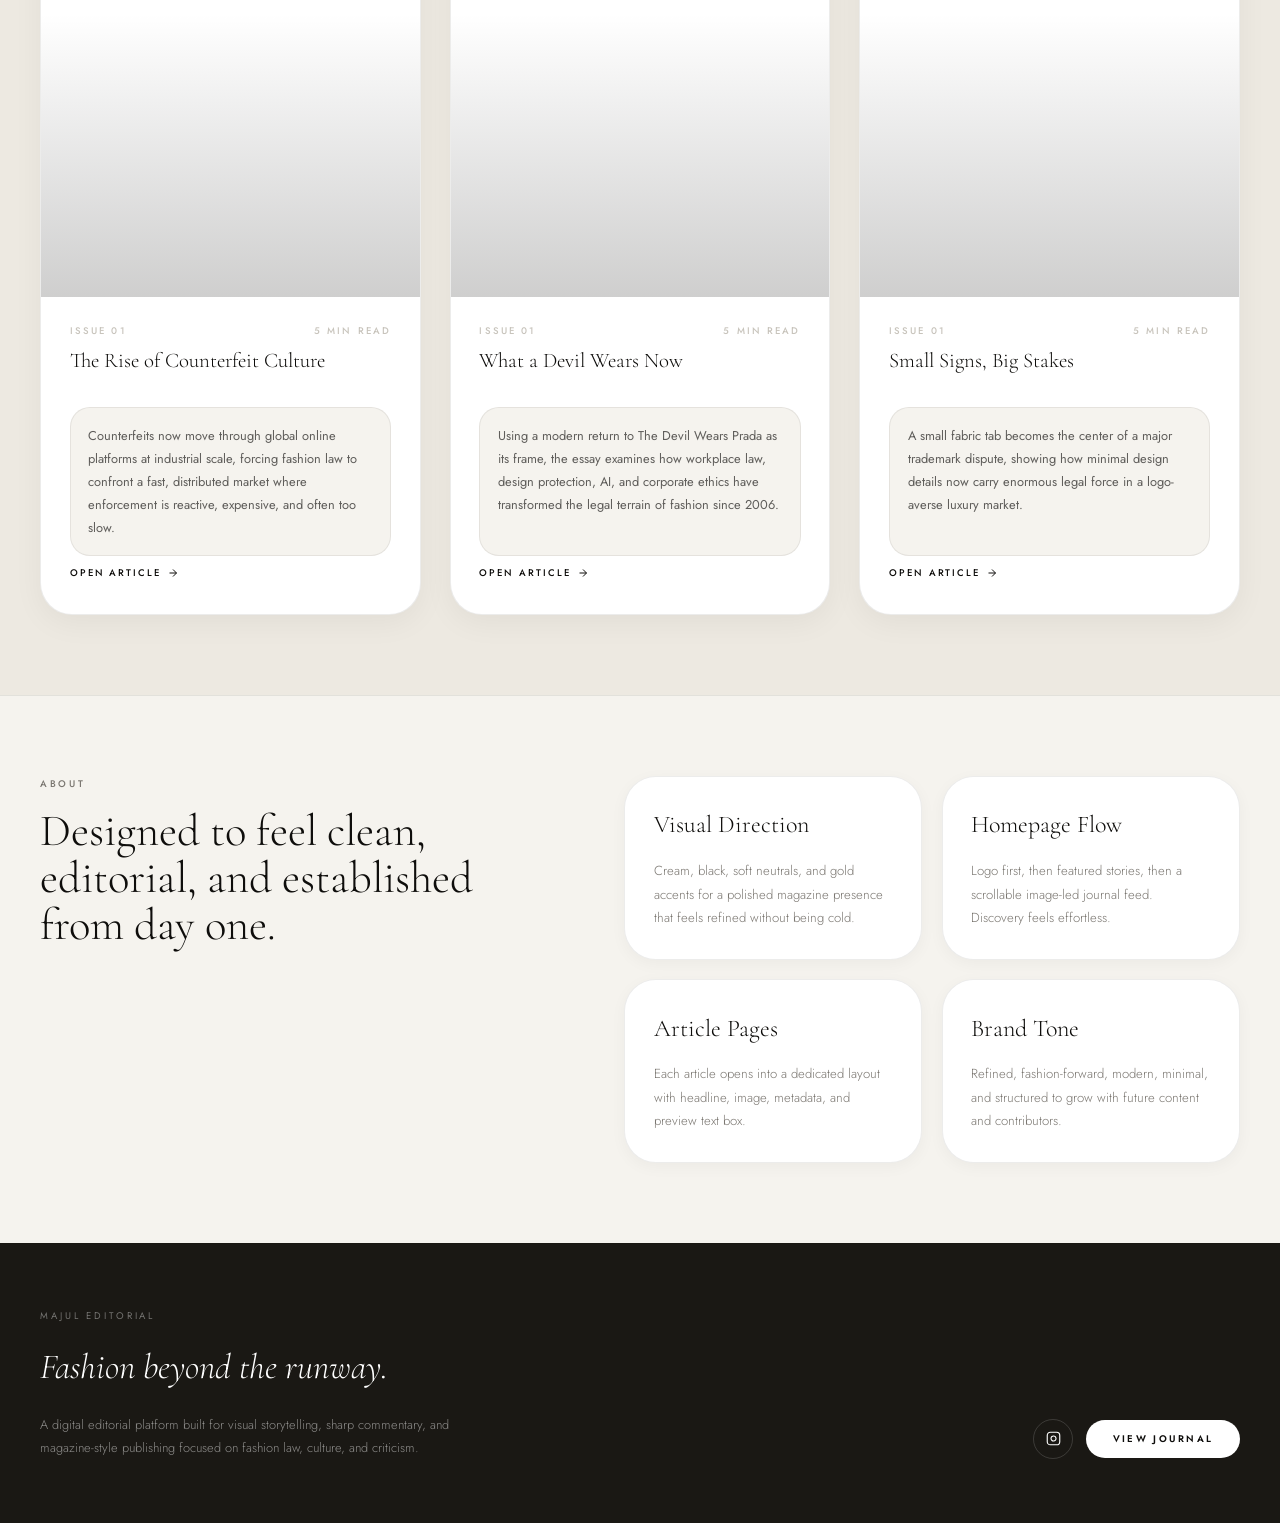
==== commit e98b9bf0: "Preview1.IDEK" ====
--- a/index.html
+++ b/index.html
@@ -6,9 +6,8 @@
 <title>Majul Editorial</title>
 <link rel="preconnect" href="https://fonts.googleapis.com" />
 <link rel="preconnect" href="https://fonts.gstatic.com" crossorigin />
-<link href="https://fonts.googleapis.com/css2?family=Cormorant+Garamond:ital,wght@0,300;0,400;0,600;1,300;1,400;1,600&family=Jost:wght@300;400;500;600&family=Pinyon+Script&display=swap" rel="stylesheet" />
+<link href="https://fonts.googleapis.com/css2?family=Cormorant+Garamond:ital,wght@0,300;0,400;0,600;1,300;1,400;1,600&family=Jost:wght@300;400;500;600&display=swap" rel="stylesheet" />
 <link rel="stylesheet" href="style.css" />
-
 </head>
 <body>
 
@@ -46,15 +45,7 @@
   <section id="hero">
     <div class="hero-inner">
       <div>
-        <div class="hero-logo">
-          <div class="monogram-large">
-            <span>M</span><span>J</span>
-          </div>
-          <div>
-            <div class="logo-name">Majul Editorial</div>
-            <div class="logo-tagline">Fashion Beyond The Runway · Culture · Context · Commentary</div>
-          </div>
-        </div>
+        <img src="../LogoImage.png" alt="Majul Editorial" class="hero-logo" />
         <p class="label" style="margin-bottom:1rem;">New Editorial Platform</p>
         <h1 class="hero-headline"></h1>
         <p class="hero-body"></p>
--- a/style.css
+++ b/style.css
@@ -333,17 +333,18 @@
 }
 .featured-title {
   font-family: var(--serif);
-  font-size: clamp(2rem, 3.5vw, 3.5rem);
-  line-height: 1;
-  font-weight: 300;
-  margin-bottom: 1rem;
+  font-size: clamp(1.6rem, 4.5vw, 2.4rem);
+  line-height: 1.1;
+  font-weight: 300;
+  margin-bottom: 2rem;
+  display: -webkit-box;
+  -webkit-line-clamp: 2;
+  line-clamp: 2; /* add this */
+  -webkit-box-orient: vertical;
+  overflow: hidden;
 }
 .featured-subtitle {
-  font-size: 0.72rem;
-  letter-spacing: 0.18em;
-  text-transform: uppercase;
-  color: var(--gray);
-  font-weight: 400;
+  display: none;
 }
 .featured-excerpt {
   background: var(--cream);
@@ -449,7 +450,7 @@
   padding: 1.6rem 1.8rem 2rem;
   display: flex;
   flex-direction: column;
-  gap: 0.9rem;
+  gap: 0.6rem;
   flex: 1;
 }
 .card-meta {
@@ -463,17 +464,19 @@
 }
 .card-title {
   font-family: var(--serif);
-  font-size: 1.6rem;
-  line-height: 1.05;
-  font-weight: 300;
+  font-size: clamp(1rem, 2.5vw, 1.3rem);
+  line-height: 1.15;
+  font-weight: 300;
+  height: 3rem;
+  display: -webkit-box;
+  display: -webkit-box;
+  -webkit-line-clamp: 2;
+  line-clamp: 2; /* add this */
+  -webkit-box-orient: vertical;
+  overflow: hidden;
 }
 .card-subtitle {
-  font-size: 0.68rem;
-  letter-spacing: 0.16em;
-  text-transform: uppercase;
-  color: var(--gray);
-  font-weight: 400;
-  line-height: 1.5;
+  display: none;
 }
 .card-excerpt {
   background: var(--cream);
@@ -666,8 +669,13 @@
   display: grid;
   grid-template-columns: 1fr 0.85fr;
   gap: 4rem;
-  align-items: end;
+  align-items: stretch;
   margin-bottom: 4rem;
+}
+.article-hero-grid > div:first-child {
+  display: flex;
+  flex-direction: column;
+  justify-content: center;
 }
 .article-breadcrumb {
   display: flex;
@@ -685,18 +693,13 @@
 .article-breadcrumb .dot { color: var(--gray-light); }
 .article-main-title {
   font-family: var(--serif);
-  font-size: clamp(3rem, 5vw, 5.5rem);
+  font-size: clamp(2.8rem, 4.2vw, 4.5rem);
   line-height: 0.95;
   font-weight: 300;
   margin-bottom: 1.2rem;
 }
 .article-main-subtitle {
-  font-size: 0.72rem;
-  letter-spacing: 0.18em;
-  text-transform: uppercase;
-  color: var(--gray);
-  font-weight: 400;
-  max-width: 480px;
+  display: none;
 }
 .article-preview-box {
   background: var(--black-soft);
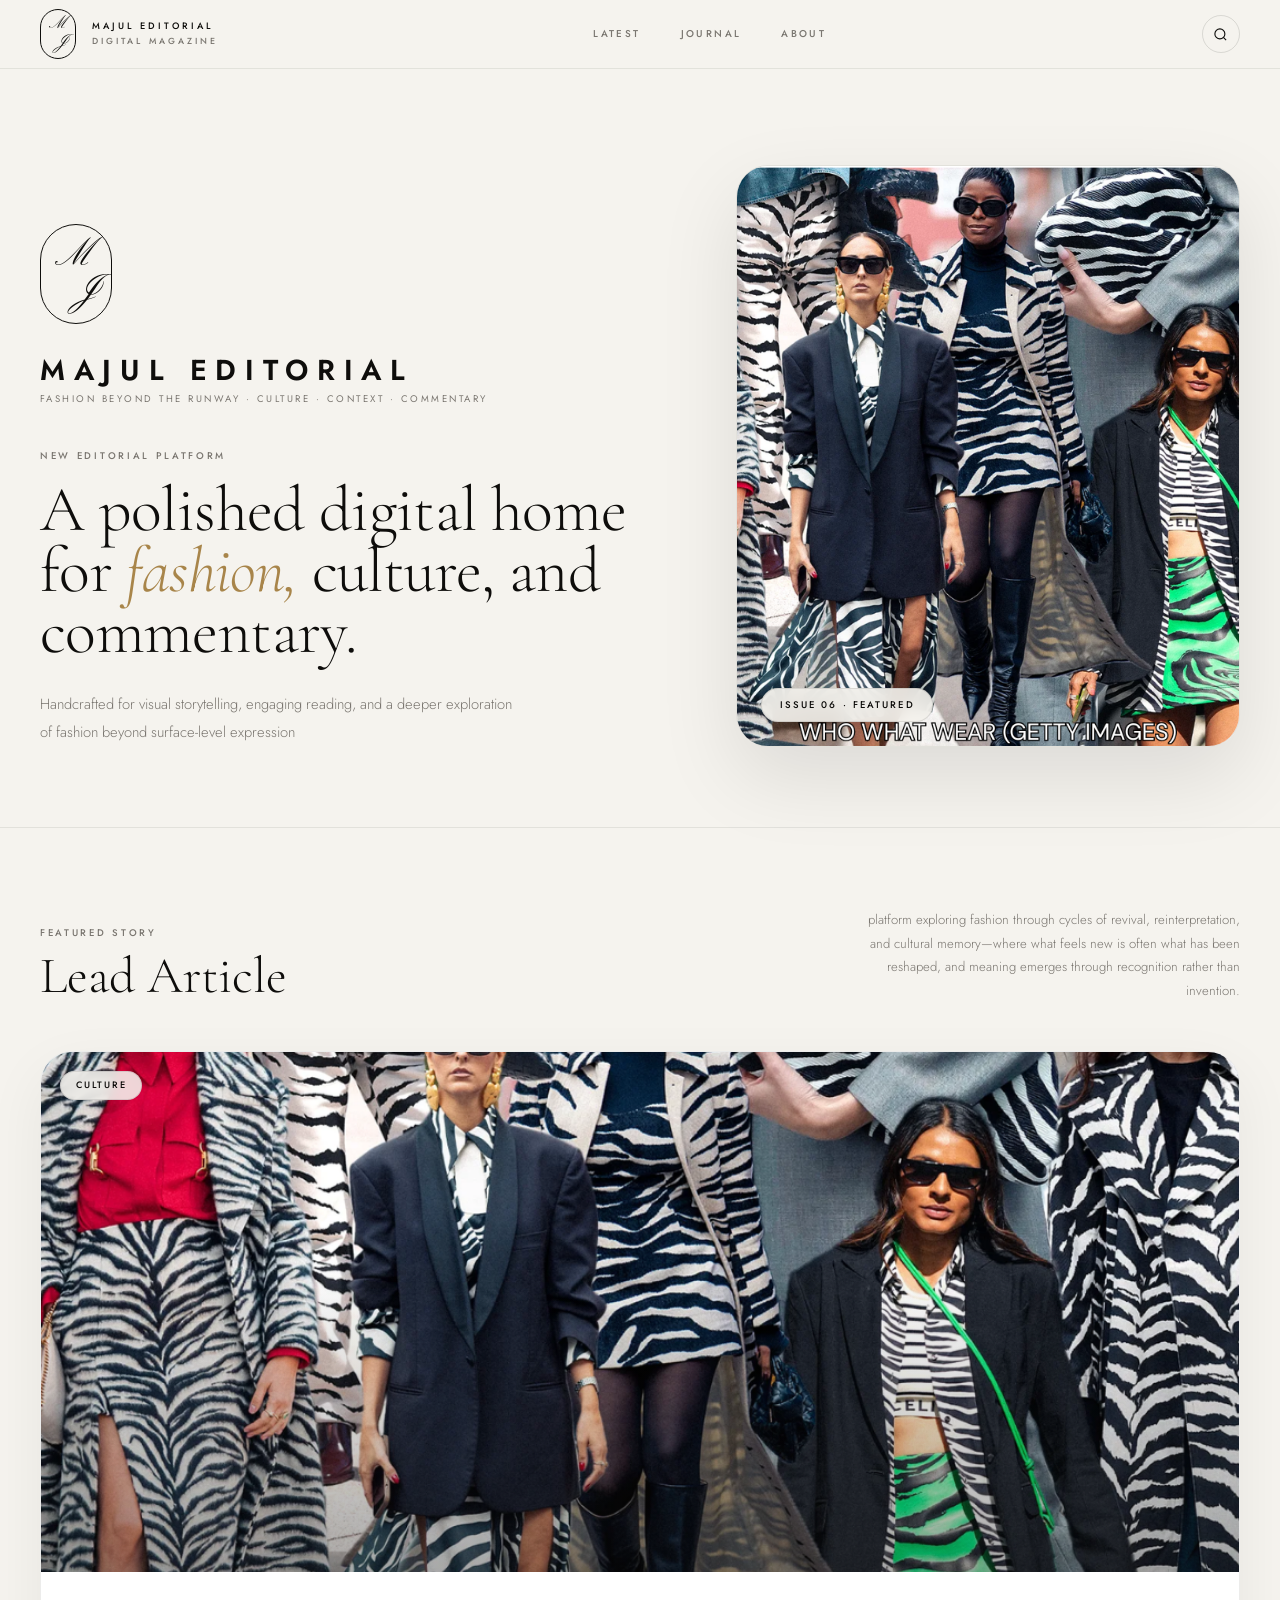
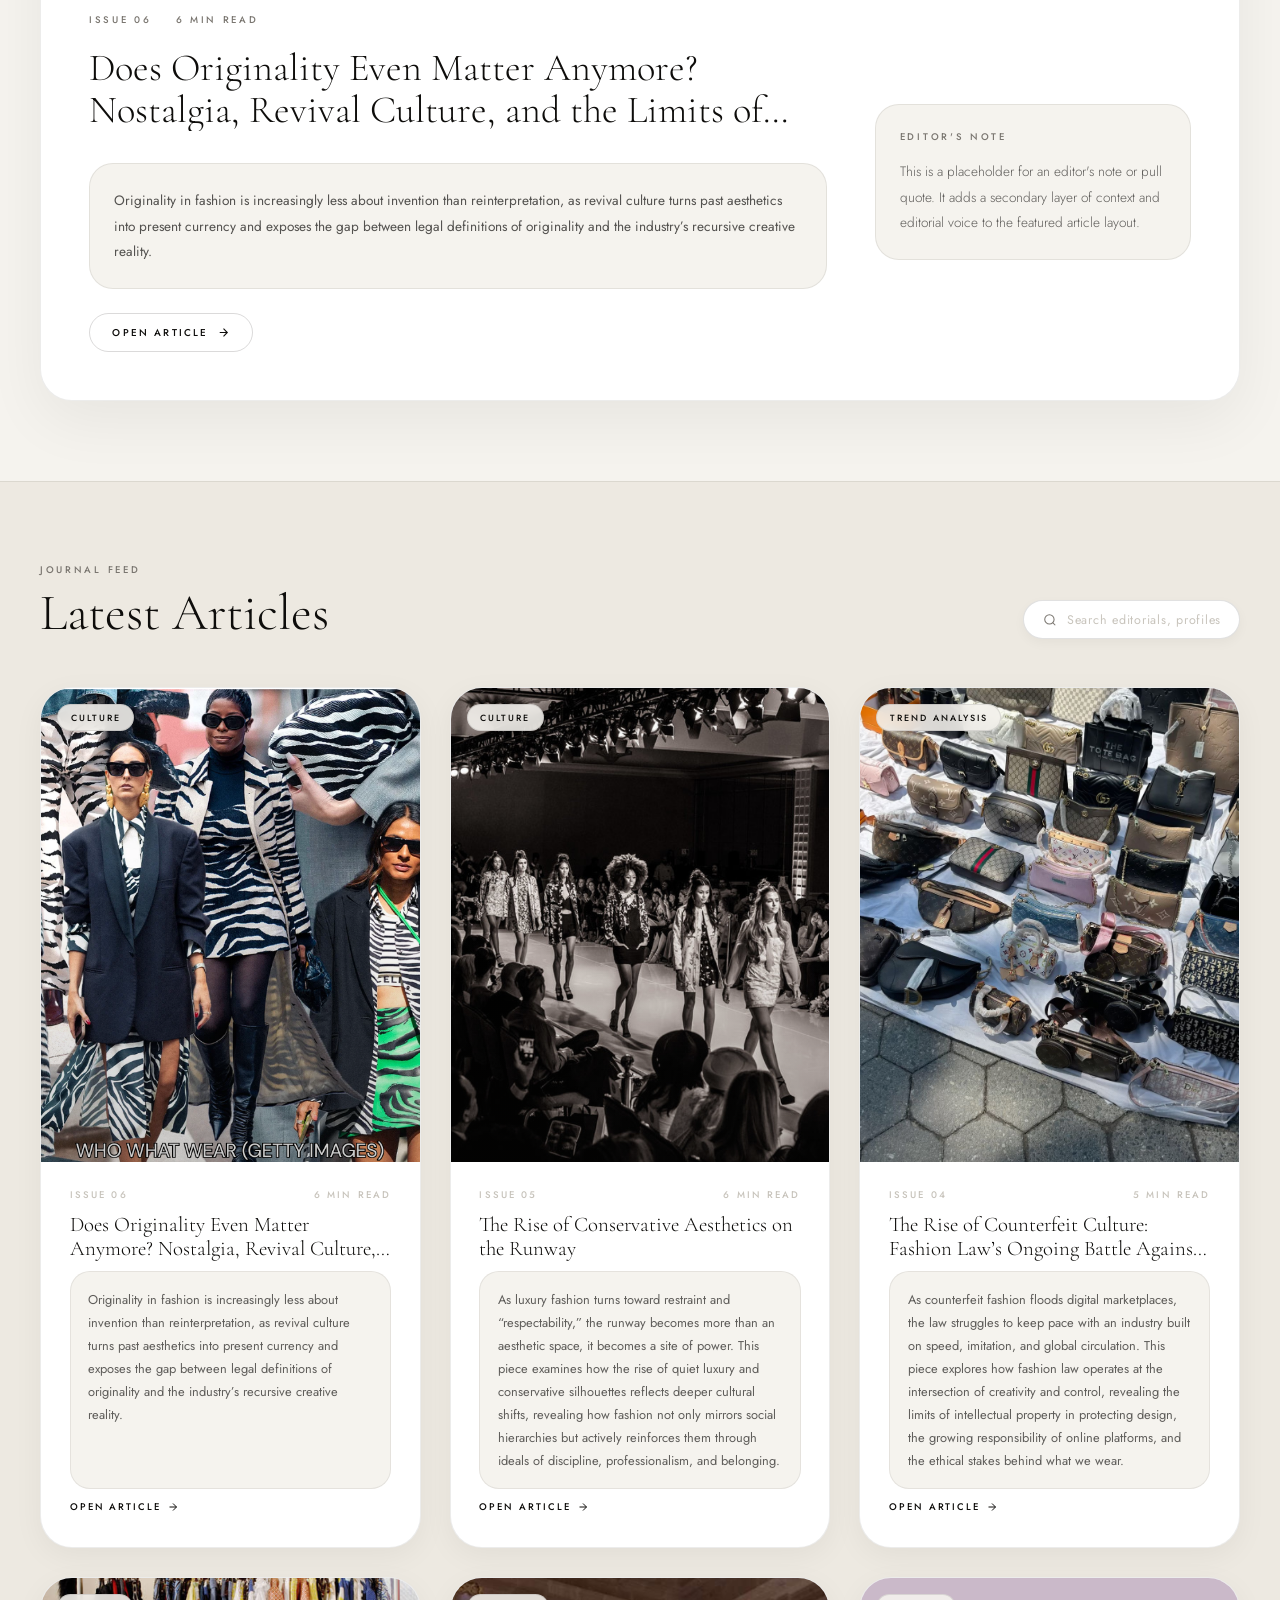
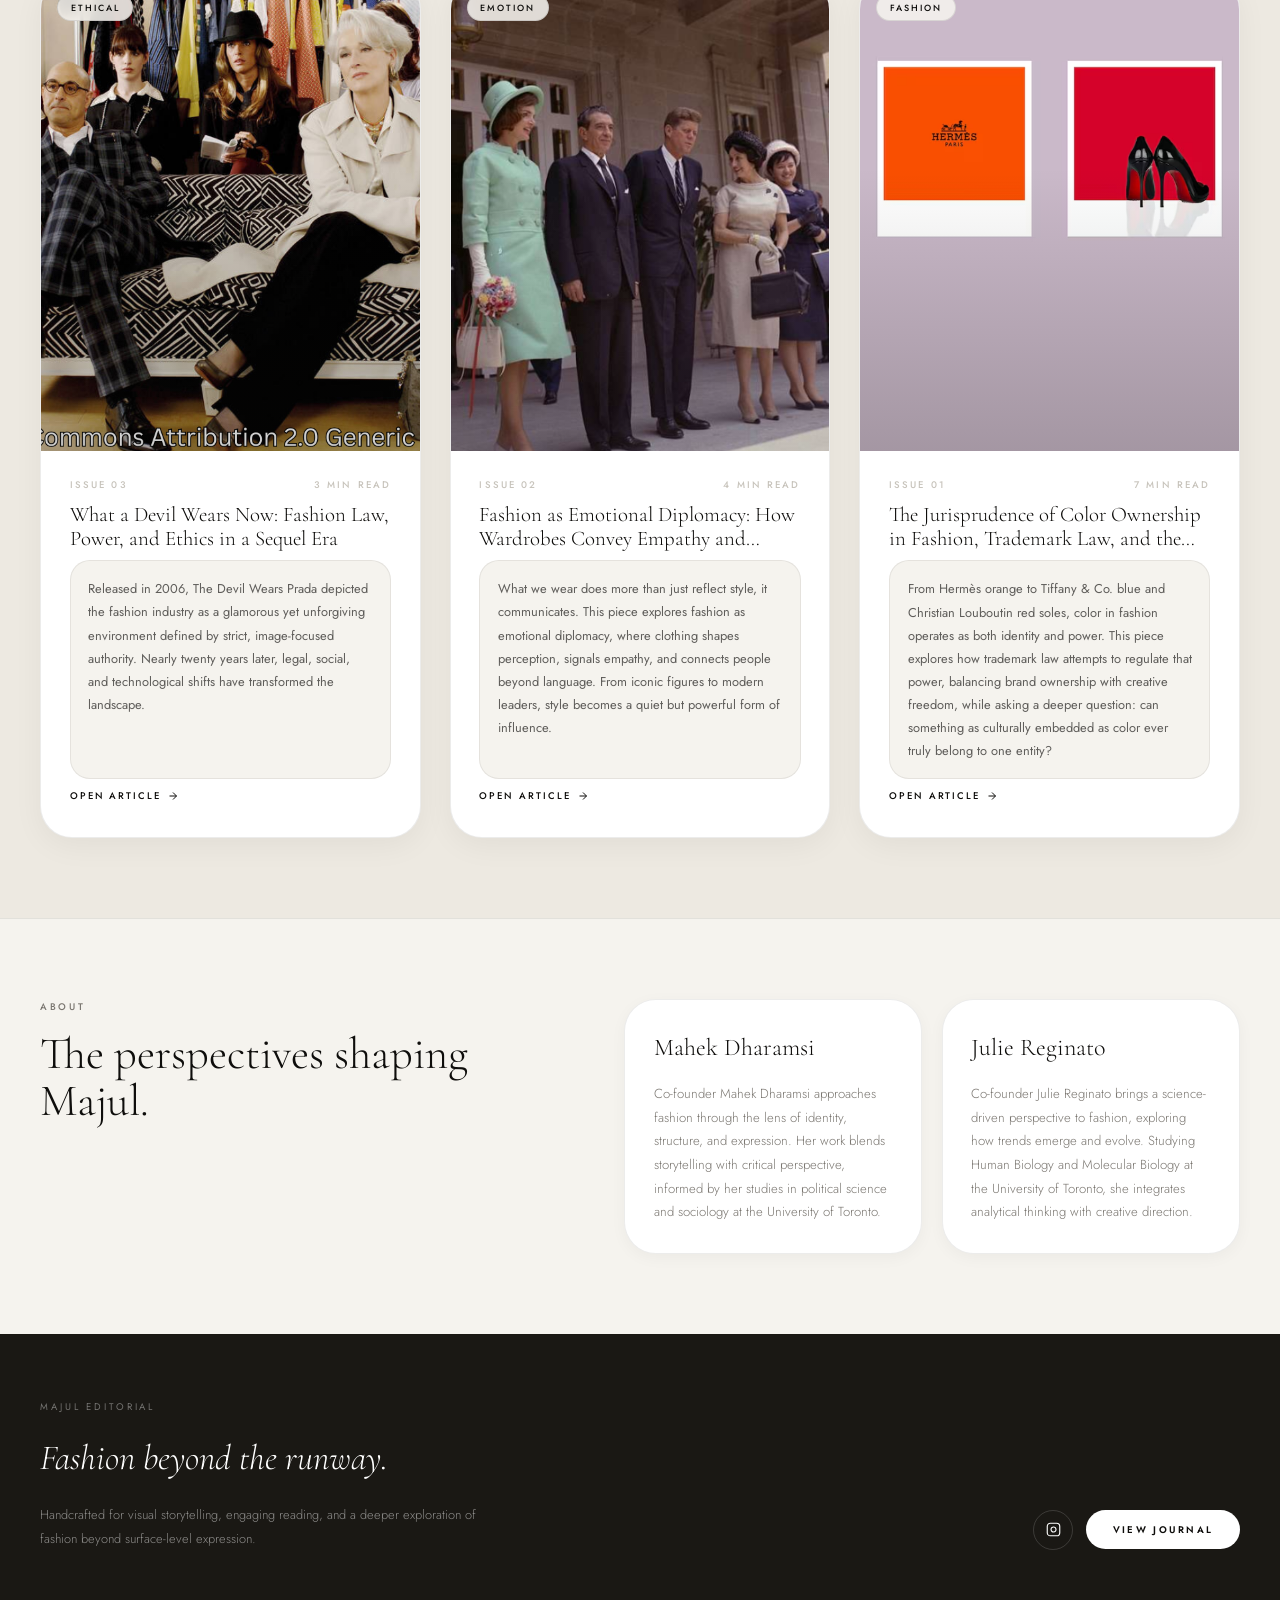
==== commit 042a19d8: "Launch1" ====
--- a/index.html
+++ b/index.html
@@ -6,8 +6,9 @@
 <title>Majul Editorial</title>
 <link rel="preconnect" href="https://fonts.googleapis.com" />
 <link rel="preconnect" href="https://fonts.gstatic.com" crossorigin />
-<link href="https://fonts.googleapis.com/css2?family=Cormorant+Garamond:ital,wght@0,300;0,400;0,600;1,300;1,400;1,600&family=Jost:wght@300;400;500;600&display=swap" rel="stylesheet" />
+<link href="https://fonts.googleapis.com/css2?family=Cormorant+Garamond:ital,wght@0,300;0,400;0,600;1,300;1,400;1,600&family=Jost:wght@300;400;500;600&family=Pinyon+Script&display=swap" rel="stylesheet" />
 <link rel="stylesheet" href="style.css" />
+
 </head>
 <body>
 
@@ -45,7 +46,15 @@
   <section id="hero">
     <div class="hero-inner">
       <div>
-        <img src="../LogoImage.png" alt="Majul Editorial" class="hero-logo" />
+        <div class="hero-logo">
+          <div class="monogram-large">
+            <span>M</span><span>J</span>
+          </div>
+          <div>
+            <div class="logo-name">Majul Editorial</div>
+            <div class="logo-tagline">Fashion Beyond The Runway · Culture · Context · Commentary</div>
+          </div>
+        </div>
         <p class="label" style="margin-bottom:1rem;">New Editorial Platform</p>
         <h1 class="hero-headline"></h1>
         <p class="hero-body"></p>
@@ -113,32 +122,30 @@
   </section>
 
   <!-- About -->
-  <section id="about">
-    <div class="about-inner">
-      <div>
-        <p class="label">About</p>
-        <h2 class="about-headline">Designed to feel clean, editorial, and established from day one.</h2>
-      </div>
-      <div class="about-grid">
-        <div class="about-card">
-          <h3>Visual Direction</h3>
-          <p>Cream, black, soft neutrals, and gold accents for a polished magazine presence that feels refined without being cold.</p>
-        </div>
-        <div class="about-card">
-          <h3>Homepage Flow</h3>
-          <p>Logo first, then featured stories, then a scrollable image-led journal feed. Discovery feels effortless.</p>
-        </div>
-        <div class="about-card">
-          <h3>Article Pages</h3>
-          <p>Each article opens into a dedicated layout with headline, image, metadata, and preview text box.</p>
-        </div>
-        <div class="about-card">
-          <h3>Brand Tone</h3>
-          <p>Refined, fashion-forward, modern, minimal, and structured to grow with future content and contributors.</p>
-        </div>
-      </div>
-    </div>
-  </section>
+<section id="about">
+  <div class="about-inner">
+    <div>
+      <p class="label">About</p>
+      <h2 class="about-headline">The perspectives shaping Majul.</h2>
+    </div>
+
+    <div class="about-grid">
+      <div class="about-card">
+        <h3>Mahek Dharamsi</h3>
+        <p>
+          Co-founder Mahek Dharamsi approaches fashion through the lens of identity, structure, and expression. Her work blends storytelling with critical perspective, informed by her studies in political science and sociology at the University of Toronto.
+        </p>
+      </div>
+
+      <div class="about-card">
+        <h3>Julie Reginato</h3>
+        <p>
+          Co-founder Julie Reginato brings a science-driven perspective to fashion, exploring how trends emerge and evolve. Studying Human Biology and Molecular Biology at the University of Toronto, she integrates analytical thinking with creative direction.
+        </p>
+      </div>
+    </div>
+  </div>
+</section>
 
   <!-- Footer -->
   <footer>
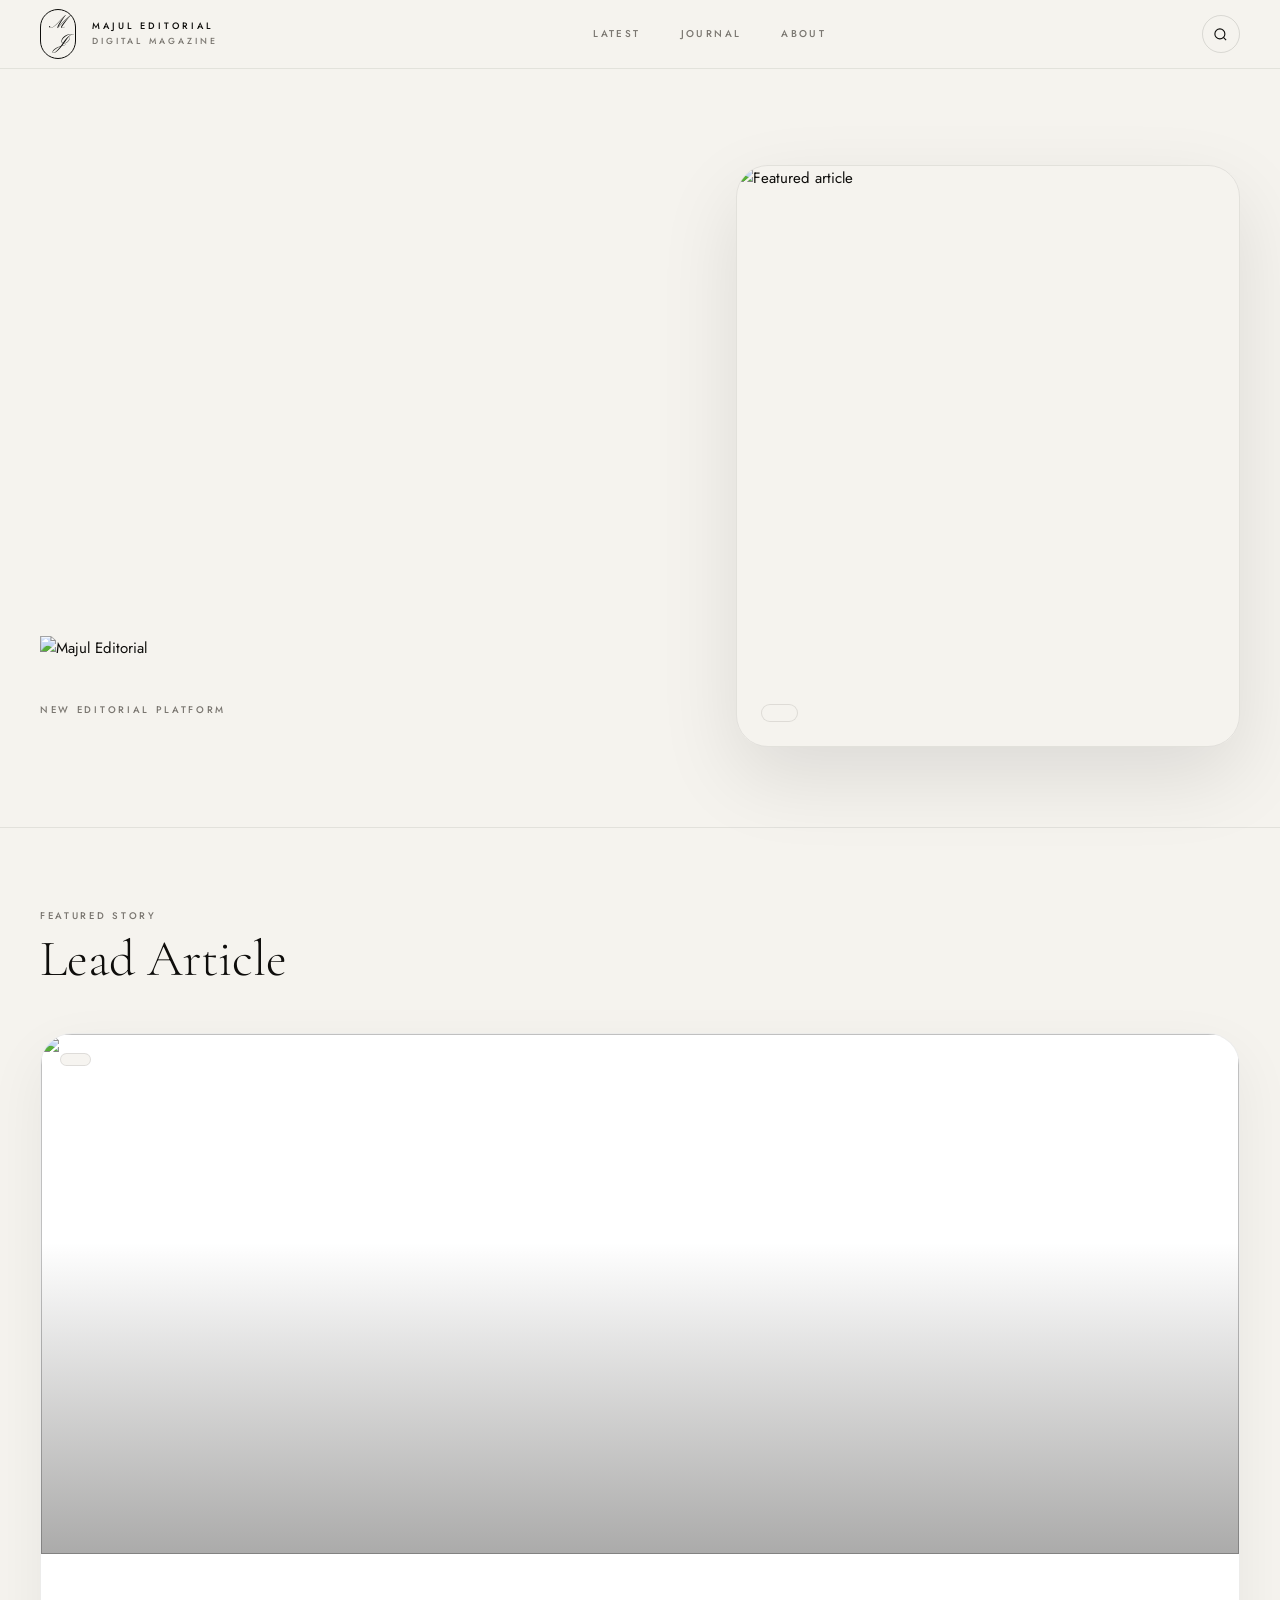
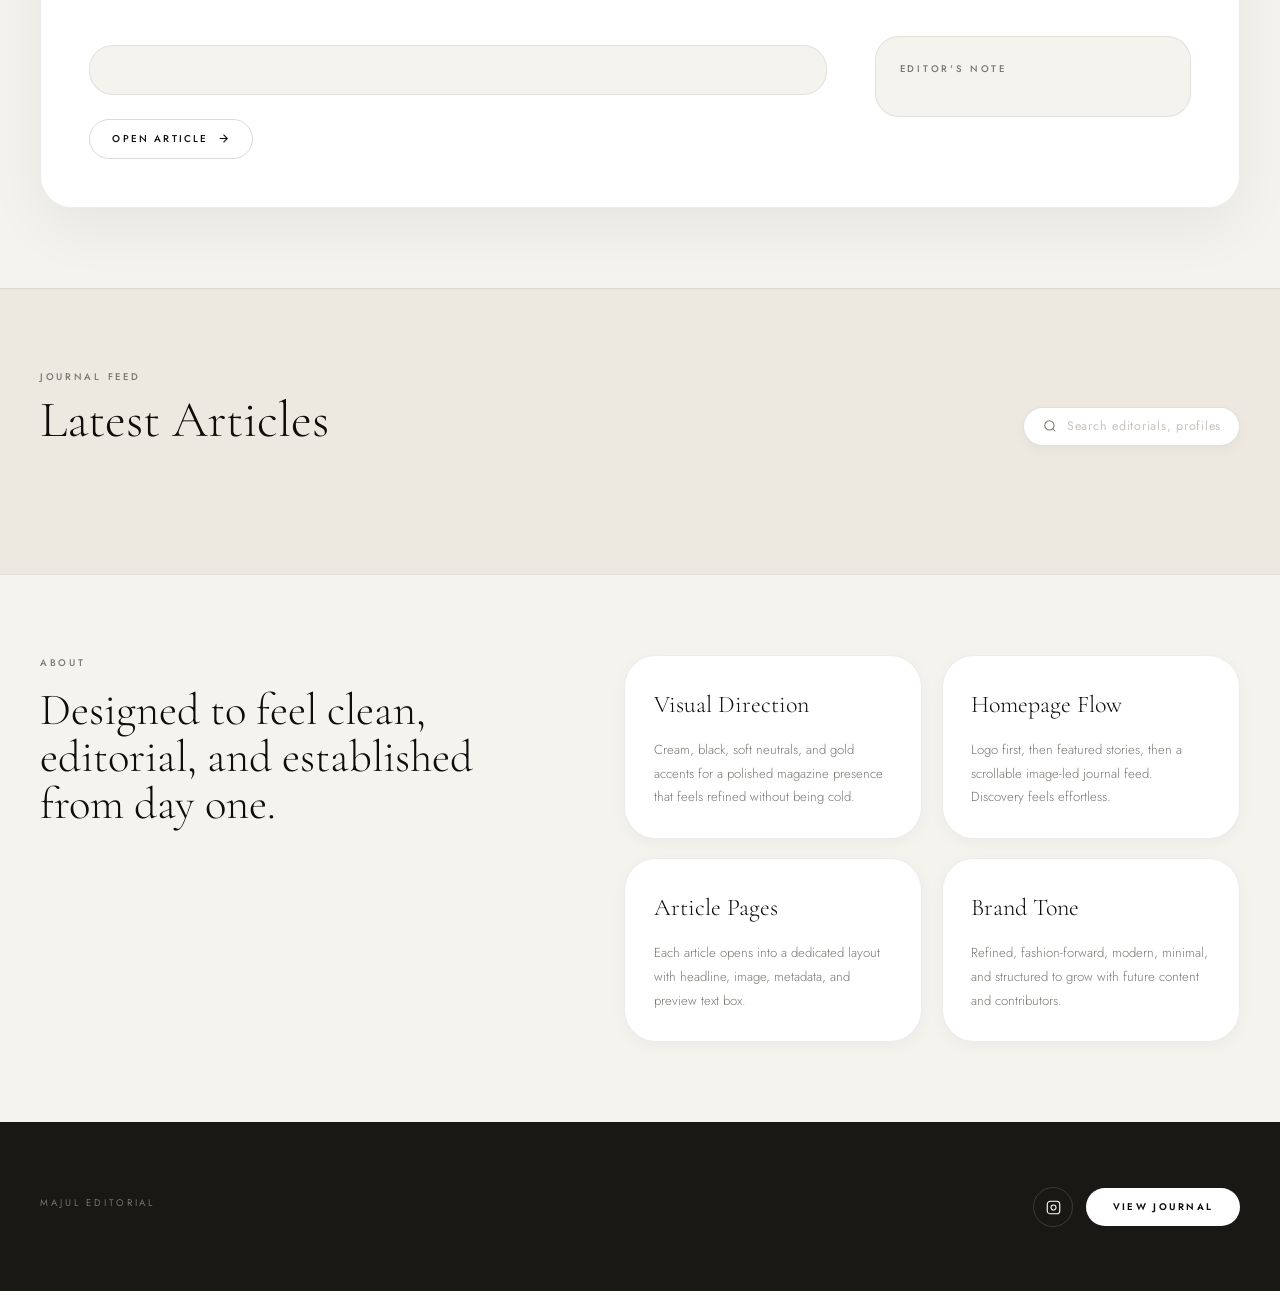
==== commit 0ff6857c: "LaunchMerge" ====
--- a/index.html
+++ b/index.html
@@ -46,15 +46,7 @@
   <section id="hero">
     <div class="hero-inner">
       <div>
-        <div class="hero-logo">
-          <div class="monogram-large">
-            <span>M</span><span>J</span>
-          </div>
-          <div>
-            <div class="logo-name">Majul Editorial</div>
-            <div class="logo-tagline">Fashion Beyond The Runway · Culture · Context · Commentary</div>
-          </div>
-        </div>
+        <img src="../LogoImage.png" alt="Majul Editorial" class="hero-logo" />
         <p class="label" style="margin-bottom:1rem;">New Editorial Platform</p>
         <h1 class="hero-headline"></h1>
         <p class="hero-body"></p>
@@ -122,30 +114,32 @@
   </section>
 
   <!-- About -->
-<section id="about">
-  <div class="about-inner">
-    <div>
-      <p class="label">About</p>
-      <h2 class="about-headline">The perspectives shaping Majul.</h2>
-    </div>
-
-    <div class="about-grid">
-      <div class="about-card">
-        <h3>Mahek Dharamsi</h3>
-        <p>
-          Co-founder Mahek Dharamsi approaches fashion through the lens of identity, structure, and expression. Her work blends storytelling with critical perspective, informed by her studies in political science and sociology at the University of Toronto.
-        </p>
-      </div>
-
-      <div class="about-card">
-        <h3>Julie Reginato</h3>
-        <p>
-          Co-founder Julie Reginato brings a science-driven perspective to fashion, exploring how trends emerge and evolve. Studying Human Biology and Molecular Biology at the University of Toronto, she integrates analytical thinking with creative direction.
-        </p>
-      </div>
-    </div>
-  </div>
-</section>
+  <section id="about">
+    <div class="about-inner">
+      <div>
+        <p class="label">About</p>
+        <h2 class="about-headline">Designed to feel clean, editorial, and established from day one.</h2>
+      </div>
+      <div class="about-grid">
+        <div class="about-card">
+          <h3>Visual Direction</h3>
+          <p>Cream, black, soft neutrals, and gold accents for a polished magazine presence that feels refined without being cold.</p>
+        </div>
+        <div class="about-card">
+          <h3>Homepage Flow</h3>
+          <p>Logo first, then featured stories, then a scrollable image-led journal feed. Discovery feels effortless.</p>
+        </div>
+        <div class="about-card">
+          <h3>Article Pages</h3>
+          <p>Each article opens into a dedicated layout with headline, image, metadata, and preview text box.</p>
+        </div>
+        <div class="about-card">
+          <h3>Brand Tone</h3>
+          <p>Refined, fashion-forward, modern, minimal, and structured to grow with future content and contributors.</p>
+        </div>
+      </div>
+    </div>
+  </section>
 
   <!-- Footer -->
   <footer>
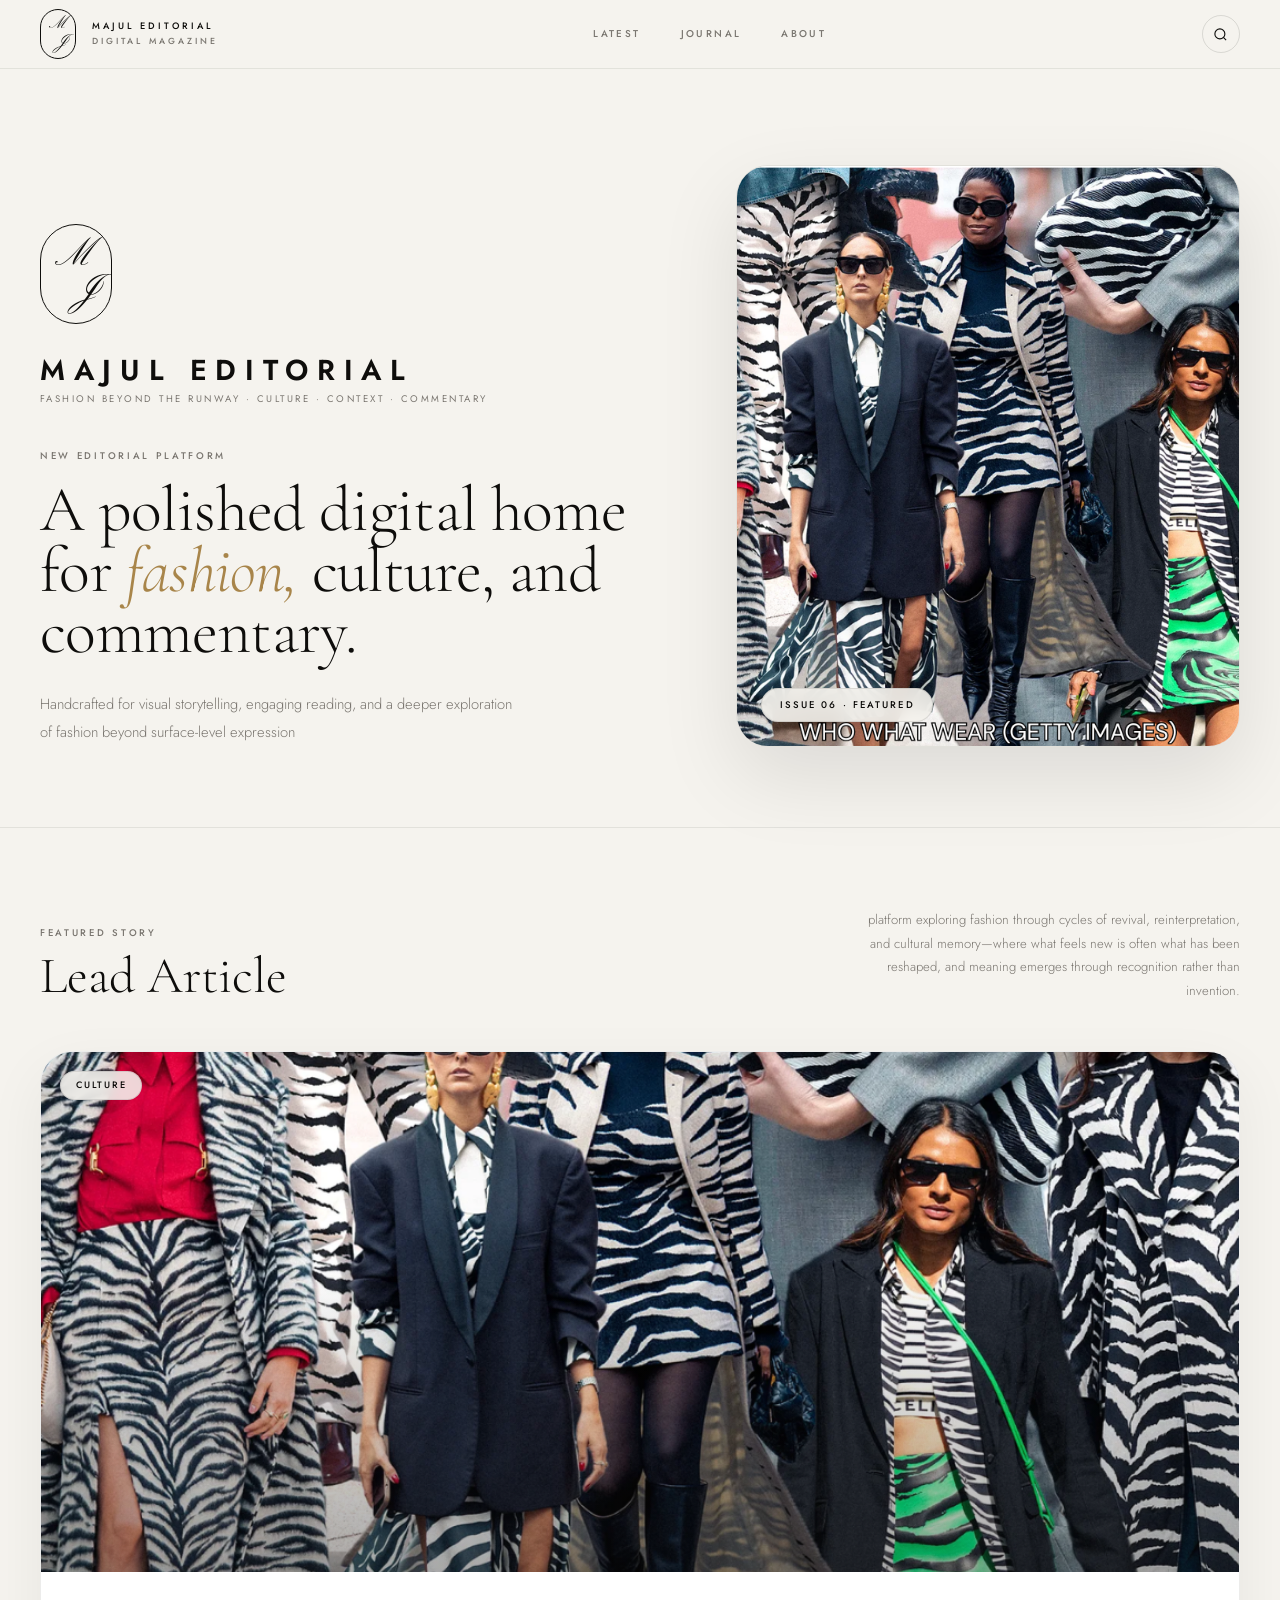
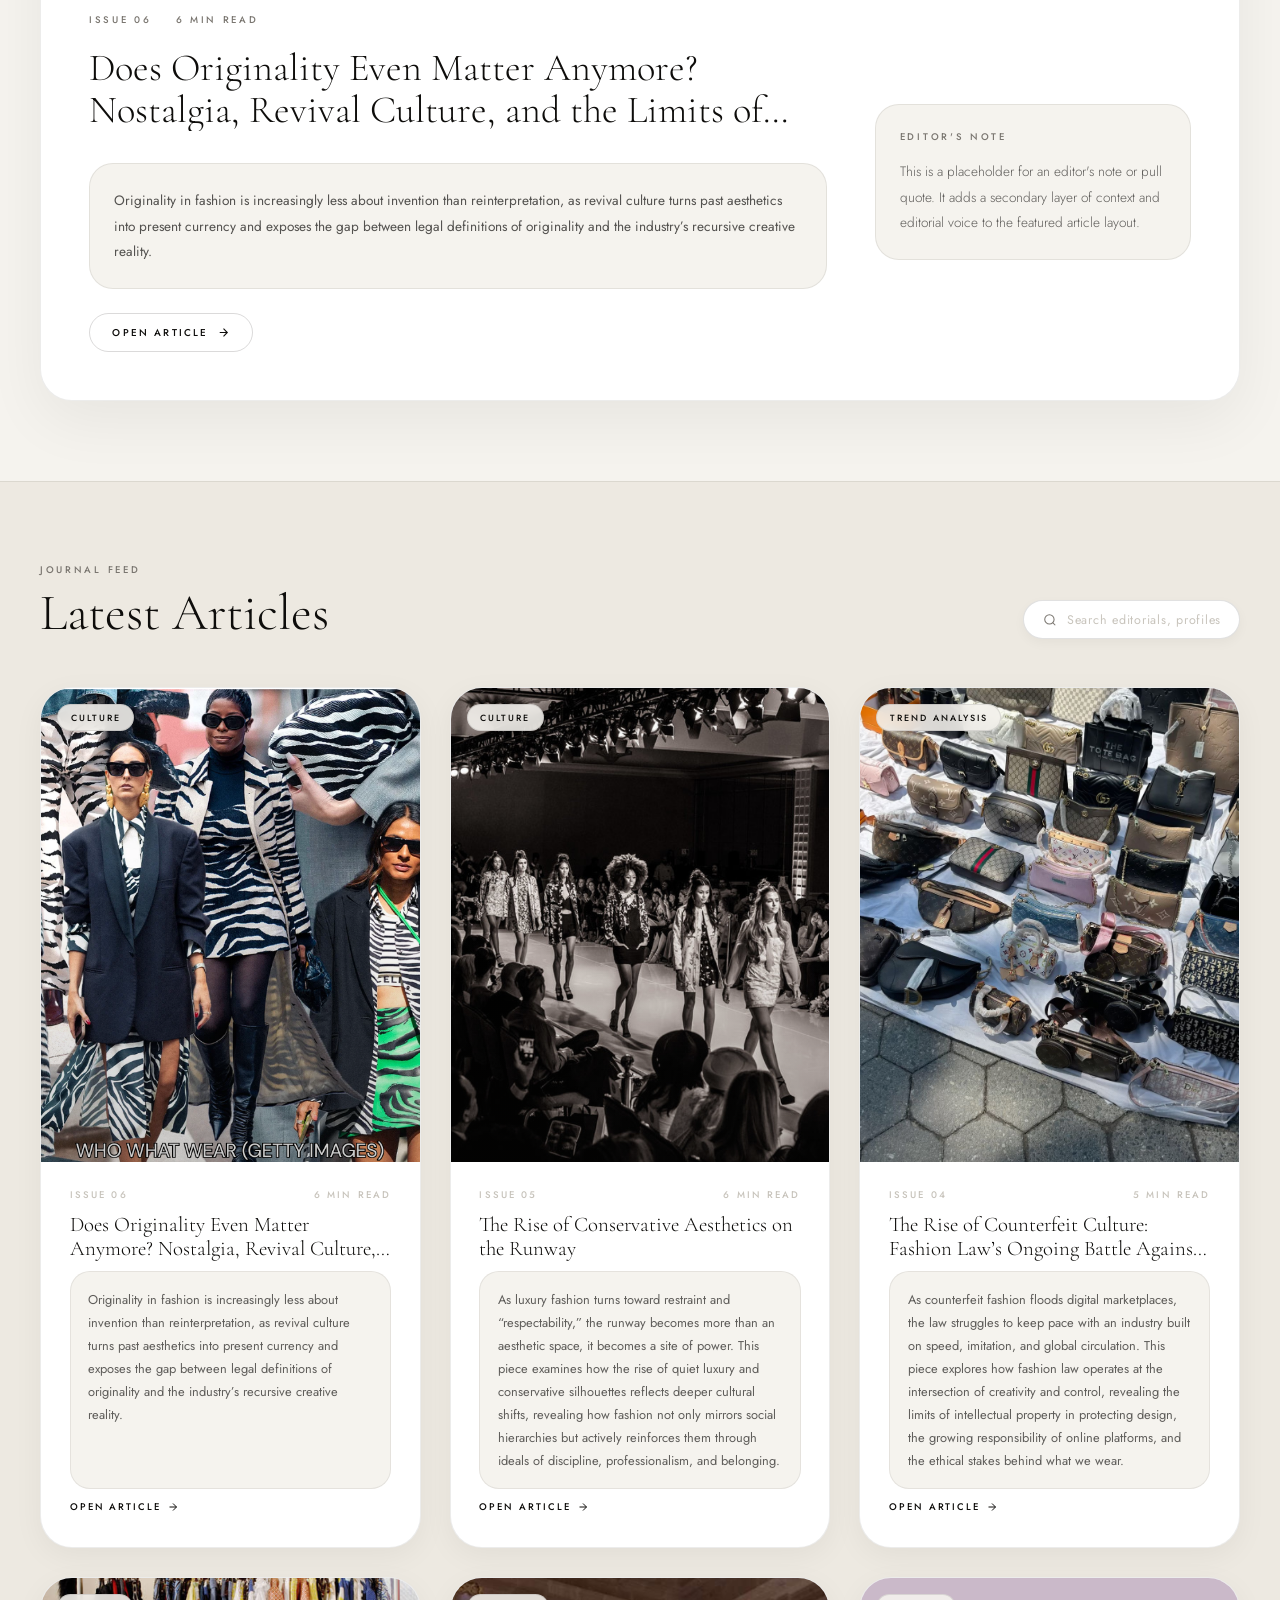
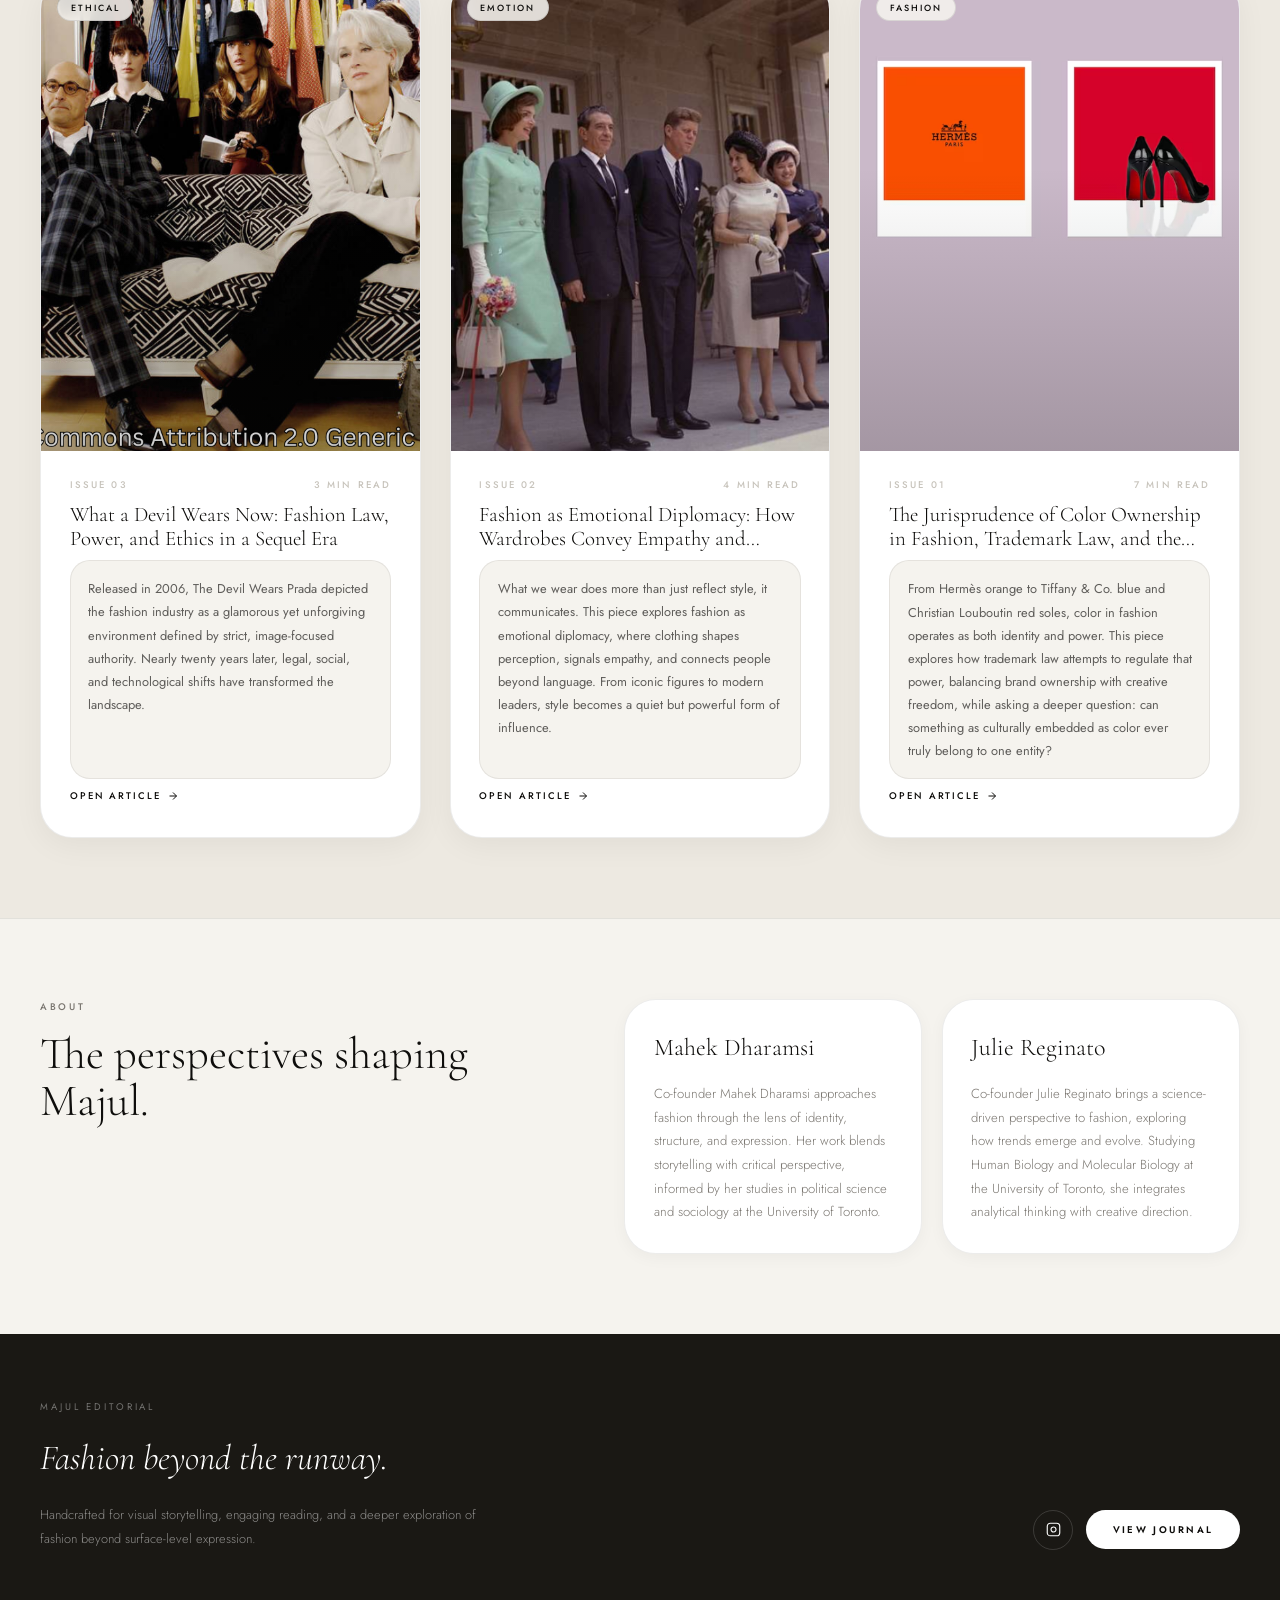
==== commit 94b233af: "LaunchMerge" ====
--- a/index.html
+++ b/index.html
@@ -46,7 +46,15 @@
   <section id="hero">
     <div class="hero-inner">
       <div>
-        <img src="../LogoImage.png" alt="Majul Editorial" class="hero-logo" />
+        <div class="hero-logo">
+          <div class="monogram-large">
+            <span>M</span><span>J</span>
+          </div>
+          <div>
+            <div class="logo-name">Majul Editorial</div>
+            <div class="logo-tagline">Fashion Beyond The Runway · Culture · Context · Commentary</div>
+          </div>
+        </div>
         <p class="label" style="margin-bottom:1rem;">New Editorial Platform</p>
         <h1 class="hero-headline"></h1>
         <p class="hero-body"></p>
@@ -114,32 +122,30 @@
   </section>
 
   <!-- About -->
-  <section id="about">
-    <div class="about-inner">
-      <div>
-        <p class="label">About</p>
-        <h2 class="about-headline">Designed to feel clean, editorial, and established from day one.</h2>
-      </div>
-      <div class="about-grid">
-        <div class="about-card">
-          <h3>Visual Direction</h3>
-          <p>Cream, black, soft neutrals, and gold accents for a polished magazine presence that feels refined without being cold.</p>
-        </div>
-        <div class="about-card">
-          <h3>Homepage Flow</h3>
-          <p>Logo first, then featured stories, then a scrollable image-led journal feed. Discovery feels effortless.</p>
-        </div>
-        <div class="about-card">
-          <h3>Article Pages</h3>
-          <p>Each article opens into a dedicated layout with headline, image, metadata, and preview text box.</p>
-        </div>
-        <div class="about-card">
-          <h3>Brand Tone</h3>
-          <p>Refined, fashion-forward, modern, minimal, and structured to grow with future content and contributors.</p>
-        </div>
-      </div>
-    </div>
-  </section>
+<section id="about">
+  <div class="about-inner">
+    <div>
+      <p class="label">About</p>
+      <h2 class="about-headline">The perspectives shaping Majul.</h2>
+    </div>
+
+    <div class="about-grid">
+      <div class="about-card">
+        <h3>Mahek Dharamsi</h3>
+        <p>
+          Co-founder Mahek Dharamsi approaches fashion through the lens of identity, structure, and expression. Her work blends storytelling with critical perspective, informed by her studies in political science and sociology at the University of Toronto.
+        </p>
+      </div>
+
+      <div class="about-card">
+        <h3>Julie Reginato</h3>
+        <p>
+          Co-founder Julie Reginato brings a science-driven perspective to fashion, exploring how trends emerge and evolve. Studying Human Biology and Molecular Biology at the University of Toronto, she integrates analytical thinking with creative direction.
+        </p>
+      </div>
+    </div>
+  </div>
+</section>
 
   <!-- Footer -->
   <footer>
